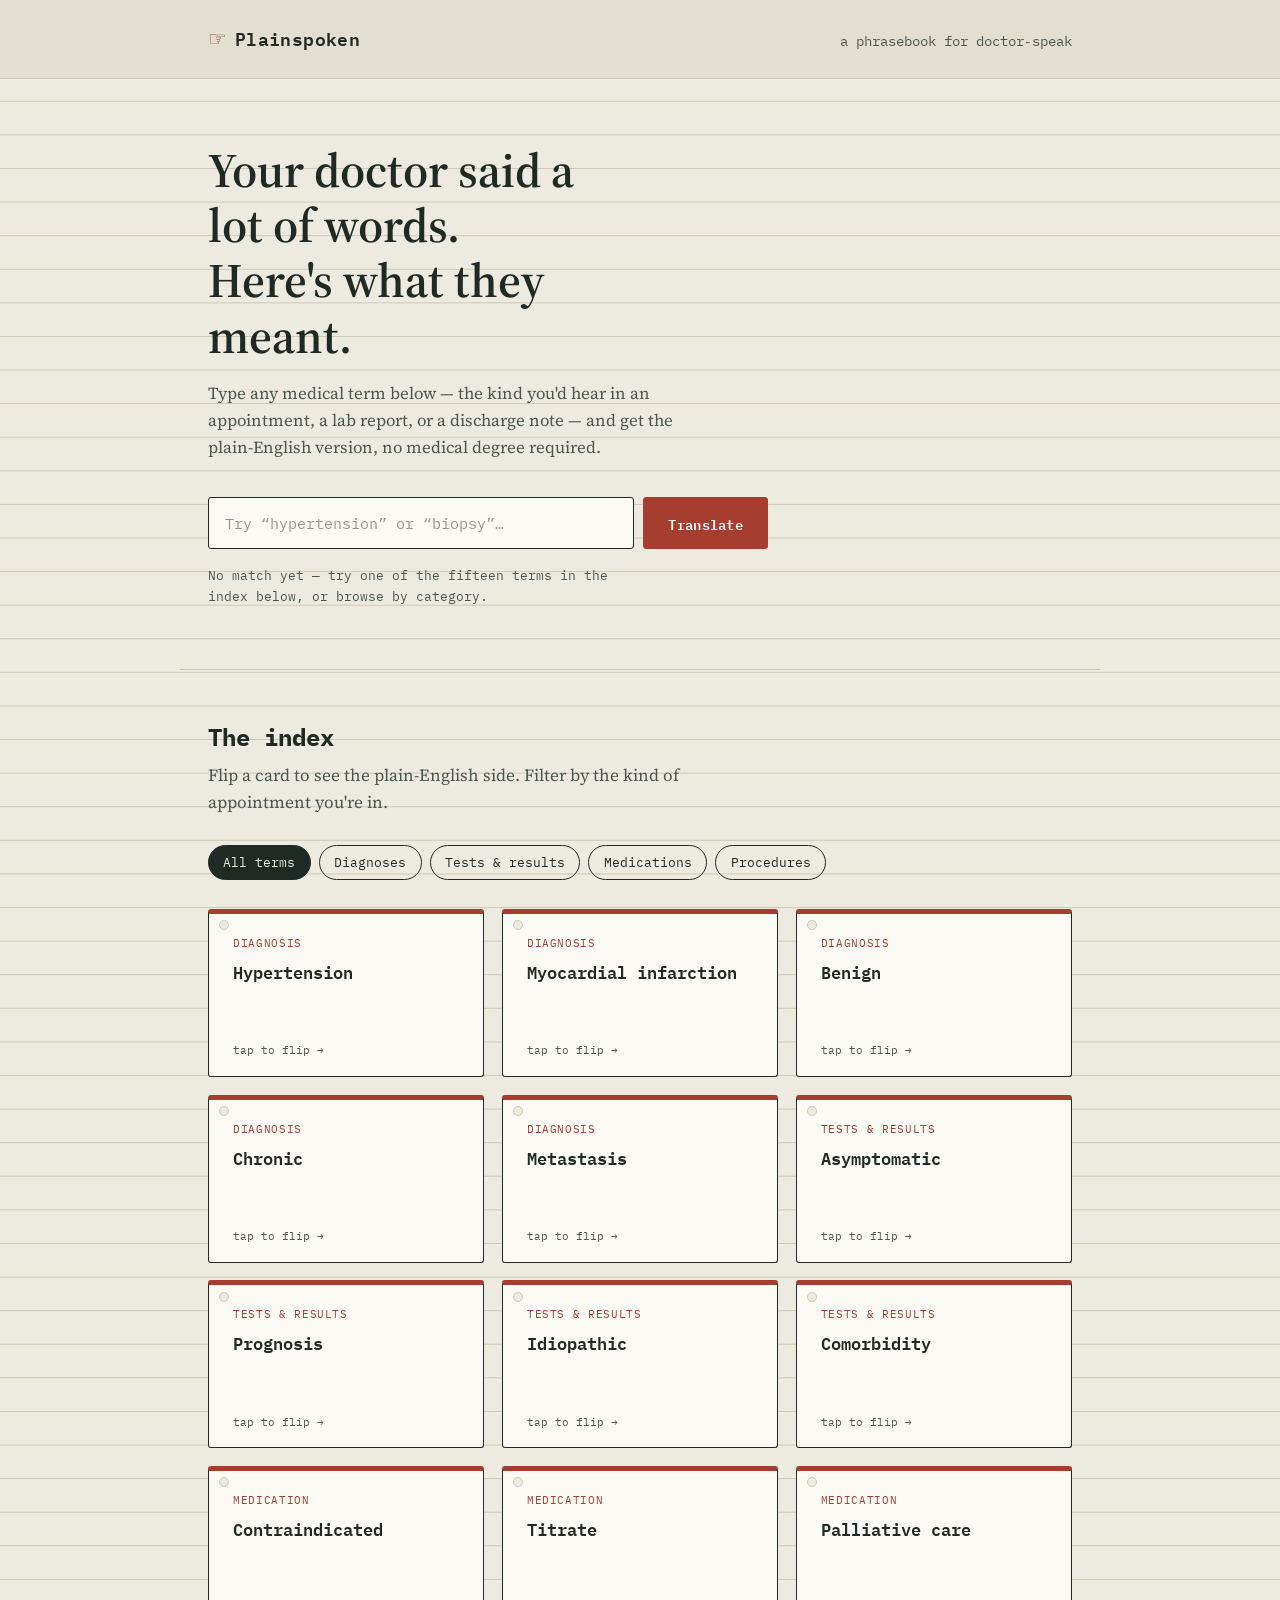
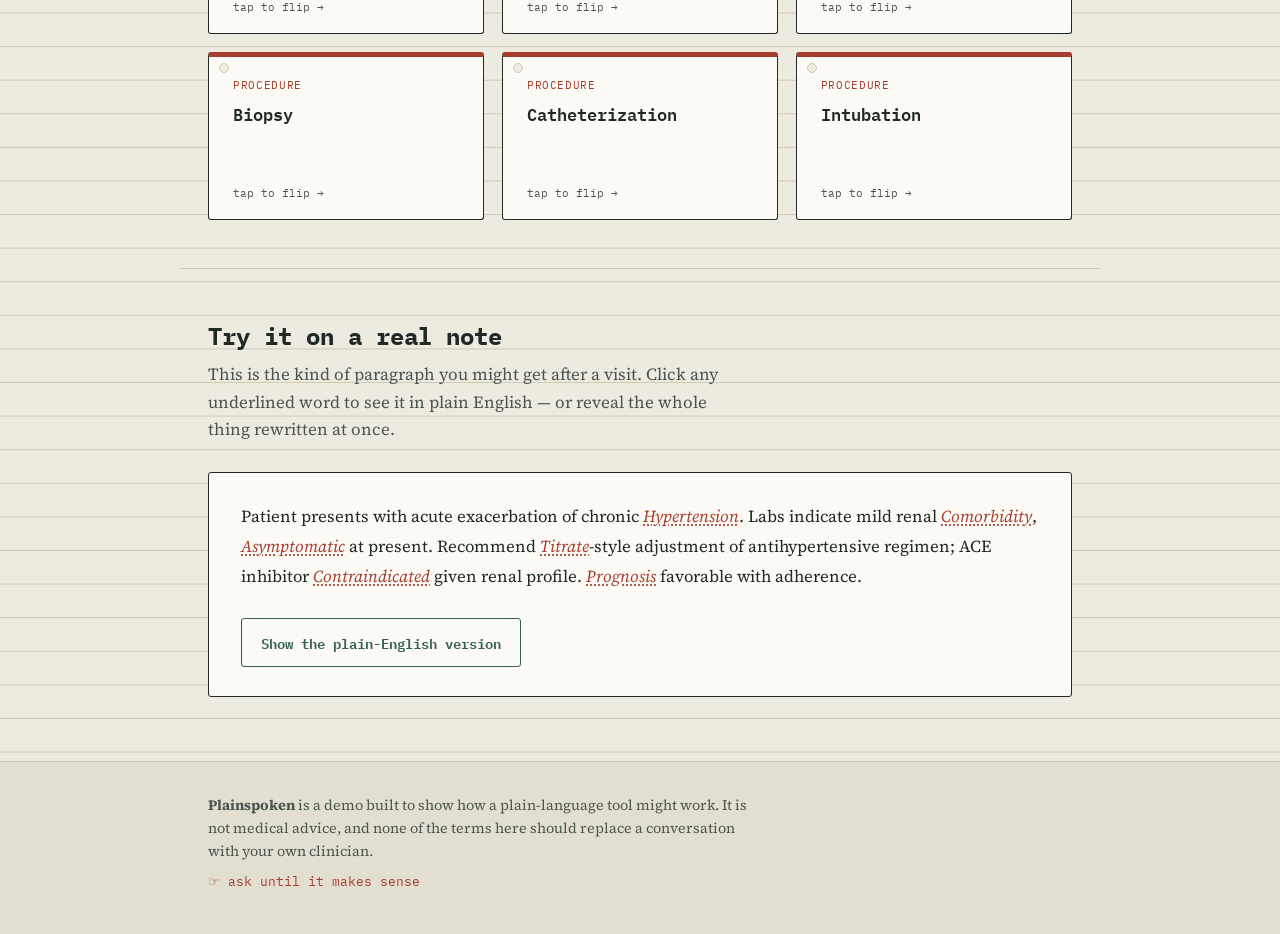
==== index.html @ 2b297ecd "Add files via upload" ====
<!DOCTYPE html>
<html lang="en">
<head>
<meta charset="UTF-8">
<meta name="viewport" content="width=device-width, initial-scale=1.0">
<title>Plainspoken — a phrasebook for doctor-speak</title>
<link rel="preconnect" href="https://fonts.googleapis.com">
<link href="https://fonts.googleapis.com/css2?family=IBM+Plex+Mono:ital,wght@0,400;0,500;0,600;1,400&family=Source+Serif+4:ital,wght@0,400;0,500;0,600;1,400&display=swap" rel="stylesheet">
<link rel="stylesheet" href="style.css">
</head>
<body>

<header class="site-header">
  <div class="wrap header-row">
    <div class="mark">
      <span class="mark-glyph">☞</span>
      <span class="mark-text">Plainspoken</span>
    </div>
    <p class="tagline">a phrasebook for doctor&#8209;speak</p>
  </div>
</header>

<main>

  <!-- HERO / LIVE TRANSLATOR -->
  <section class="hero wrap">
    <h1>Your doctor said a lot of words.<br>Here's what they meant.</h1>
    <p class="hero-sub">Type any medical term below — the kind you'd hear in an appointment, a lab report, or a discharge note — and get the plain-English version, no medical degree required.</p>

    <form class="translator" id="translator-form" autocomplete="off">
      <label for="term-input" class="visually-hidden">Look up a medical term</label>
      <input type="text" id="term-input" name="term" list="term-list" placeholder="Try “hypertension” or “biopsy”…">
      <datalist id="term-list"></datalist>
      <button type="submit">Translate</button>
    </form>

    <div class="translation-result" id="translation-result" hidden>
      <div class="result-card">
        <span class="result-tag" id="result-category">—</span>
        <h2 id="result-term">—</h2>
        <p class="result-plain" id="result-plain">—</p>
        <p class="result-sentence" id="result-sentence">—</p>
      </div>
    </div>

    <p class="hero-hint" id="hero-hint">No match yet — try one of the fifteen terms in the index below, or browse by category.</p>
  </section>

  <!-- INDEX CARD BROWSER -->
  <section class="browser wrap" id="browse">
    <div class="section-head">
      <h2>The index</h2>
      <p>Flip a card to see the plain-English side. Filter by the kind of appointment you're in.</p>
    </div>

    <div class="tabs" id="tabs" role="tablist" aria-label="Filter terms by category">
      <button class="tab active" data-cat="all" role="tab" aria-selected="true">All terms</button>
      <button class="tab" data-cat="Diagnosis" role="tab" aria-selected="false">Diagnoses</button>
      <button class="tab" data-cat="Tests &amp; Results" role="tab" aria-selected="false">Tests &amp; results</button>
      <button class="tab" data-cat="Medication" role="tab" aria-selected="false">Medications</button>
      <button class="tab" data-cat="Procedure" role="tab" aria-selected="false">Procedures</button>
    </div>

    <div class="card-grid" id="card-grid"></div>
  </section>

  <!-- REWRITE DEMO -->
  <section class="rewrite wrap" id="rewrite">
    <div class="section-head">
      <h2>Try it on a real note</h2>
      <p>This is the kind of paragraph you might get after a visit. Click any underlined word to see it in plain English — or reveal the whole thing rewritten at once.</p>
    </div>

    <div class="rewrite-panel">
      <div class="rewrite-original" id="rewrite-original"><!-- filled by JS --></div>

      <button class="reveal-btn" id="reveal-btn">Show the plain-English version</button>

      <div class="rewrite-plain" id="rewrite-plain" hidden>
        <p>You're having a sudden flare-up of your long-term high blood pressure. Your labs show your kidneys are mildly affected too, even though you're not feeling any symptoms from that yet. We're going to slowly increase your blood pressure medicine — one common type isn't safe for you given how your kidneys are doing right now. If you stick with the plan, we expect a good outcome.</p>
      </div>
    </div>
  </section>

</main>

<footer class="site-footer">
  <div class="wrap footer-row">
    <p><strong>Plainspoken</strong> is a demo built to show how a plain-language tool might work. It is not medical advice, and none of the terms here should replace a conversation with your own clinician.</p>
    <p class="footer-glyph">☞ ask until it makes sense</p>
  </div>
</footer>

<script>
/* ---------- data ---------- */
const TERMS = [
  { term: "Hypertension", category: "Diagnosis", plain: "Blood pressure that's higher than it should be, on an ongoing basis.", sentence: "“Your hypertension means your blood pressure runs high — we'll work on bringing it down.”" },
  { term: "Myocardial infarction", category: "Diagnosis", plain: "A heart attack — part of the heart muscle was cut off from blood flow.", sentence: "“What you had was a myocardial infarction — a heart attack.”" },
  { term: "Benign", category: "Diagnosis", plain: "Not cancerous, and not likely to cause serious harm.", sentence: "“The lump came back benign, so it's not cancer.”" },
  { term: "Chronic", category: "Diagnosis", plain: "Long-lasting or ongoing, rather than something that resolves quickly.", sentence: "“This is a chronic condition — something we'll manage over time, not cure overnight.”" },
  { term: "Metastasis", category: "Diagnosis", plain: "Cancer that has spread from where it started to another part of the body.", sentence: "“The scan shows metastasis, meaning the cancer has spread beyond the original site.”" },
  { term: "Asymptomatic", category: "Tests & Results", plain: "Not currently causing any symptoms you'd notice.", sentence: "“You're asymptomatic right now — you don't feel it, but the condition can still be there.”" },
  { term: "Prognosis", category: "Tests & Results", plain: "The expected course or outcome of a condition.", sentence: "“Your prognosis is good — we expect a positive outcome.”" },
  { term: "Idiopathic", category: "Tests & Results", plain: "A cause that isn't known yet, even after testing.", sentence: "“It's idiopathic — we don't yet know what's causing it.”" },
  { term: "Comorbidity", category: "Tests & Results", plain: "A second condition you have alongside the main one being treated.", sentence: "“Your diabetes is a comorbidity here — another condition alongside the main diagnosis.”" },
  { term: "Contraindicated", category: "Medication", plain: "Not safe to use, usually because of another condition or medicine.", sentence: "“This medication is contraindicated with what you're already taking — they can't mix safely.”" },
  { term: "Titrate", category: "Medication", plain: "To slowly raise or lower a dose until it's right for you.", sentence: "“We'll titrate your dose, adjusting it gradually until we find the right amount.”" },
  { term: "Palliative care", category: "Medication", plain: "Care focused on comfort and quality of life, rather than curing the illness.", sentence: "“We're moving to palliative care, which focuses on keeping you comfortable.”" },
  { term: "Biopsy", category: "Procedure", plain: "Removing a small tissue sample so it can be tested.", sentence: "“We'll do a biopsy — take a small sample and check it under a microscope.”" },
  { term: "Catheterization", category: "Procedure", plain: "Threading a thin, flexible tube through a vessel to check or treat the heart.", sentence: "“You'll need a catheterization to get a closer look at your heart's blood vessels.”" },
  { term: "Intubation", category: "Procedure", plain: "Placing a tube in the airway to help someone breathe.", sentence: "“Intubation just means placing a breathing tube for the procedure.”" }
];

const byTerm = Object.fromEntries(TERMS.map(t => [t.term.toLowerCase(), t]));

/* ---------- datalist ---------- */
const datalist = document.getElementById("term-list");
TERMS.forEach(t => {
  const opt = document.createElement("option");
  opt.value = t.term;
  datalist.appendChild(opt);
});

/* ---------- translator ---------- */
const form = document.getElementById("translator-form");
const input = document.getElementById("term-input");
const resultBox = document.getElementById("translation-result");
const hint = document.getElementById("hero-hint");

form.addEventListener("submit", e => {
  e.preventDefault();
  const key = input.value.trim().toLowerCase();
  const match = byTerm[key] || TERMS.find(t => t.term.toLowerCase().includes(key) && key.length > 2);

  if (match) {
    document.getElementById("result-category").textContent = match.category;
    document.getElementById("result-term").textContent = match.term;
    document.getElementById("result-plain").textContent = match.plain;
    document.getElementById("result-sentence").textContent = match.sentence;
    resultBox.hidden = false;
    hint.hidden = true;
  } else {
    resultBox.hidden = true;
    hint.hidden = false;
    hint.textContent = key
      ? `No exact match for “${input.value.trim()}” — try one of the fifteen terms in the index below.`
      : "Type a term above, then press Translate.";
  }
});

/* ---------- card grid ---------- */
const grid = document.getElementById("card-grid");

function renderCards(filter) {
  grid.innerHTML = "";
  const list = filter === "all" ? TERMS : TERMS.filter(t => t.category === filter);
  list.forEach(t => {
    const card = document.createElement("button");
    card.className = "index-card";
    card.type = "button";
    card.setAttribute("aria-pressed", "false");
    card.innerHTML = `
      <span class="punch" aria-hidden="true"></span>
      <span class="card-inner">
        <span class="card-face card-front">
          <span class="card-cat">${t.category}</span>
          <span class="card-term">${t.term}</span>
          <span class="card-flip-hint">tap to flip →</span>
        </span>
        <span class="card-face card-back">
          <span class="card-plain">${t.plain}</span>
        </span>
      </span>
    `;
    card.addEventListener("click", () => {
      const flipped = card.classList.toggle("flipped");
      card.setAttribute("aria-pressed", String(flipped));
    });
    grid.appendChild(card);
  });
}
renderCards("all");

/* ---------- tabs ---------- */
document.querySelectorAll(".tab").forEach(btn => {
  btn.addEventListener("click", () => {
    document.querySelectorAll(".tab").forEach(b => {
      b.classList.remove("active");
      b.setAttribute("aria-selected", "false");
    });
    btn.classList.add("active");
    btn.setAttribute("aria-selected", "true");
    renderCards(btn.dataset.cat);
  });
});

/* ---------- rewrite demo: jargon note ---------- */
const original = document.getElementById("rewrite-original");
const noteParts = [
  "Patient presents with acute exacerbation of chronic ",
  { term: "Hypertension" },
  ". Labs indicate mild renal ",
  { term: "Comorbidity" },
  ", ",
  { term: "Asymptomatic" },
  " at present. Recommend ",
  { term: "Titrate" },
  "-style adjustment of antihypertensive regimen; ACE inhibitor ",
  { term: "Contraindicated" },
  " given renal profile. ",
  { term: "Prognosis" },
  " favorable with adherence."
];

const p = document.createElement("p");
noteParts.forEach(part => {
  if (typeof part === "string") {
    p.appendChild(document.createTextNode(part));
  } else {
    const data = byTerm[part.term.toLowerCase()];
    const span = document.createElement("span");
    span.className = "jargon";
    span.textContent = data.term;
    span.tabIndex = 0;
    span.setAttribute("role", "button");
    span.setAttribute("aria-expanded", "false");
    const tip = document.createElement("span");
    tip.className = "jargon-tip";
    tip.textContent = data.plain;
    span.appendChild(tip);
    const toggle = () => {
      const open = span.classList.toggle("open");
      span.setAttribute("aria-expanded", String(open));
    };
    span.addEventListener("click", toggle);
    span.addEventListener("keydown", e => {
      if (e.key === "Enter" || e.key === " ") { e.preventDefault(); toggle(); }
    });
    p.appendChild(span);
  }
});
original.appendChild(p);

/* ---------- reveal full rewrite ---------- */
const revealBtn = document.getElementById("reveal-btn");
const plainBlock = document.getElementById("rewrite-plain");
revealBtn.addEventListener("click", () => {
  const showing = !plainBlock.hidden;
  plainBlock.hidden = showing;
  revealBtn.textContent = showing ? "Show the plain-English version" : "Hide the plain-English version";
  revealBtn.classList.toggle("is-open", !showing);
});
</script>

</body>
</html>
---- style.css ----
/* ---------- tokens ---------- */
:root {
  --paper: #EDEAE0;
  --paper-deep: #E3DFD0;
  --card: #FBFAF5;
  --ink: #202A25;
  --ink-soft: #4B564F;
  --red: #A63D2F;
  --gold: #B5842A;
  --teal: #33604F;
  --line: #CFC9B4;
  --mono: "IBM Plex Mono", ui-monospace, "SFMono-Regular", monospace;
  --serif: "Source Serif 4", Georgia, serif;
  --radius: 3px;
}

* { box-sizing: border-box; }

html { scroll-behavior: smooth; }

body {
  margin: 0;
  background: var(--paper);
  background-image:
    linear-gradient(var(--line) 1px, transparent 1px);
  background-size: 100% 2.1rem;
  color: var(--ink);
  font-family: var(--serif);
  font-size: 17px;
  line-height: 1.6;
  -webkit-font-smoothing: antialiased;
}

.wrap {
  max-width: 920px;
  margin: 0 auto;
  padding: 0 1.75rem;
}

.visually-hidden {
  position: absolute;
  width: 1px; height: 1px;
  overflow: hidden;
  clip: rect(0 0 0 0);
  white-space: nowrap;
}

a { color: inherit; }

:focus-visible {
  outline: 2px solid var(--red);
  outline-offset: 3px;
}

/* ---------- header ---------- */
.site-header {
  border-bottom: 1px solid var(--line);
  background: var(--paper-deep);
  padding: 1.4rem 0;
}

.header-row {
  display: flex;
  align-items: baseline;
  justify-content: space-between;
  flex-wrap: wrap;
  gap: 0.3rem 1rem;
}

.mark {
  display: flex;
  align-items: baseline;
  gap: 0.5rem;
  font-family: var(--mono);
}

.mark-glyph {
  color: var(--red);
  font-size: 1.3rem;
}

.mark-text {
  font-weight: 600;
  letter-spacing: 0.02em;
  font-size: 1.15rem;
}

.tagline {
  margin: 0;
  font-family: var(--mono);
  font-size: 0.85rem;
  color: var(--ink-soft);
}

/* ---------- hero ---------- */
.hero {
  padding: 4rem 1.75rem 3rem;
}

.hero h1 {
  font-family: var(--serif);
  font-weight: 600;
  font-size: clamp(2rem, 4.5vw, 3rem);
  line-height: 1.15;
  margin: 0 0 1.1rem;
  max-width: 16ch;
}

.hero-sub {
  max-width: 56ch;
  color: var(--ink-soft);
  font-size: 1.05rem;
  margin: 0 0 2.2rem;
}

.translator {
  display: flex;
  gap: 0.6rem;
  max-width: 560px;
  flex-wrap: wrap;
}

.translator input {
  flex: 1 1 300px;
  padding: 0.85rem 1rem;
  font-family: var(--mono);
  font-size: 0.95rem;
  border: 1px solid var(--ink);
  background: var(--card);
  color: var(--ink);
  border-radius: var(--radius);
}

.translator input::placeholder { color: #9A9484; }

.translator button {
  padding: 0.85rem 1.5rem;
  font-family: var(--mono);
  font-weight: 600;
  font-size: 0.9rem;
  letter-spacing: 0.02em;
  background: var(--red);
  color: var(--card);
  border: 1px solid var(--red);
  border-radius: var(--radius);
  cursor: pointer;
  transition: background 0.15s ease;
}

.translator button:hover { background: #8B2F23; }

.hero-hint {
  margin-top: 1rem;
  font-family: var(--mono);
  font-size: 0.82rem;
  color: var(--ink-soft);
  max-width: 50ch;
}

.translation-result { margin-top: 1.6rem; }

.result-card {
  background: var(--card);
  border: 1px solid var(--ink);
  border-left: 6px solid var(--teal);
  border-radius: var(--radius);
  padding: 1.4rem 1.6rem;
  max-width: 560px;
  position: relative;
}

.result-tag {
  display: inline-block;
  font-family: var(--mono);
  font-size: 0.72rem;
  letter-spacing: 0.06em;
  text-transform: uppercase;
  color: var(--teal);
  border: 1px solid var(--teal);
  border-radius: 999px;
  padding: 0.15rem 0.6rem;
  margin-bottom: 0.7rem;
}

.result-card h2 {
  font-family: var(--mono);
  font-size: 1.3rem;
  margin: 0 0 0.6rem;
}

.result-plain {
  font-size: 1.05rem;
  margin: 0 0 0.8rem;
}

.result-sentence {
  font-style: italic;
  color: var(--ink-soft);
  margin: 0;
  font-size: 0.95rem;
}

/* ---------- section shared ---------- */
.section-head h2 {
  font-family: var(--mono);
  font-size: 1.5rem;
  margin: 0 0 0.4rem;
}

.section-head p {
  color: var(--ink-soft);
  max-width: 60ch;
  margin: 0 0 1.8rem;
}

.browser, .rewrite {
  padding: 3rem 1.75rem;
  border-top: 1px solid var(--line);
}

/* ---------- tabs ---------- */
.tabs {
  display: flex;
  flex-wrap: wrap;
  gap: 0.5rem;
  margin-bottom: 1.8rem;
}

.tab {
  font-family: var(--mono);
  font-size: 0.82rem;
  padding: 0.5rem 0.9rem;
  border: 1px solid var(--ink);
  background: transparent;
  color: var(--ink);
  border-radius: 999px;
  cursor: pointer;
}

.tab.active {
  background: var(--ink);
  color: var(--paper);
}

/* ---------- index cards ---------- */
.card-grid {
  display: grid;
  grid-template-columns: repeat(auto-fill, minmax(230px, 1fr));
  gap: 1.1rem;
}

.index-card {
  all: unset;
  cursor: pointer;
  perspective: 1000px;
  height: 168px;
  border-radius: var(--radius);
}

.punch {
  position: absolute;
  top: 0.7rem;
  left: 0.7rem;
  width: 10px;
  height: 10px;
  border-radius: 50%;
  background: var(--paper);
  border: 1px solid var(--line);
  z-index: 2;
}

.card-inner {
  position: relative;
  width: 100%;
  height: 100%;
  display: block;
  transform-style: preserve-3d;
  transition: transform 0.5s cubic-bezier(0.4, 0.15, 0.2, 1);
}

.index-card.flipped .card-inner {
  transform: rotateY(180deg);
}

.card-face {
  position: absolute;
  inset: 0;
  backface-visibility: hidden;
  border: 1px solid var(--ink);
  border-radius: var(--radius);
  background: var(--card);
  padding: 1.3rem 1.1rem 1rem 1.5rem;
  display: flex;
  flex-direction: column;
  text-align: left;
}

.card-front {
  border-top: 5px solid var(--red);
}

.card-cat {
  font-family: var(--mono);
  font-size: 0.68rem;
  letter-spacing: 0.06em;
  text-transform: uppercase;
  color: var(--red);
  margin-bottom: 0.6rem;
}

.card-term {
  font-family: var(--mono);
  font-weight: 600;
  font-size: 1.05rem;
  line-height: 1.3;
  flex: 1;
}

.card-flip-hint {
  font-family: var(--mono);
  font-size: 0.7rem;
  color: var(--ink-soft);
}

.card-back {
  transform: rotateY(180deg);
  border-top: 5px solid var(--teal);
  justify-content: center;
}

.card-plain {
  font-family: var(--serif);
  font-size: 1rem;
  color: var(--ink);
}

/* ---------- rewrite ---------- */
.rewrite-panel {
  background: var(--card);
  border: 1px solid var(--ink);
  border-radius: var(--radius);
  padding: 1.8rem 2rem;
}

.rewrite-original p {
  margin: 0;
  font-family: var(--serif);
  font-size: 1.05rem;
  line-height: 1.8;
}

.jargon {
  position: relative;
  color: var(--red);
  text-decoration: underline;
  text-decoration-style: dotted;
  text-underline-offset: 3px;
  cursor: pointer;
  font-style: italic;
}

.jargon-tip {
  position: absolute;
  left: 0;
  bottom: calc(100% + 8px);
  min-width: 220px;
  max-width: 280px;
  background: var(--ink);
  color: var(--paper);
  font-family: var(--mono);
  font-style: normal;
  font-size: 0.78rem;
  line-height: 1.5;
  padding: 0.6rem 0.75rem;
  border-radius: var(--radius);
  opacity: 0;
  transform: translateY(4px);
  pointer-events: none;
  transition: opacity 0.15s ease, transform 0.15s ease;
  z-index: 3;
}

.jargon.open .jargon-tip,
.jargon:hover .jargon-tip,
.jargon:focus-visible .jargon-tip {
  opacity: 1;
  transform: translateY(0);
}

.reveal-btn {
  margin-top: 1.6rem;
  font-family: var(--mono);
  font-size: 0.85rem;
  font-weight: 600;
  padding: 0.75rem 1.2rem;
  background: transparent;
  border: 1px solid var(--teal);
  color: var(--teal);
  border-radius: var(--radius);
  cursor: pointer;
}

.reveal-btn:hover { background: var(--teal); color: var(--card); }

.reveal-btn.is-open {
  background: var(--teal);
  color: var(--card);
}

.rewrite-plain {
  margin-top: 1.4rem;
  padding-top: 1.4rem;
  border-top: 1px dashed var(--line);
}

.rewrite-plain p {
  margin: 0;
  font-size: 1.05rem;
  color: var(--ink);
}

/* ---------- footer ---------- */
.site-footer {
  border-top: 1px solid var(--line);
  background: var(--paper-deep);
  padding: 2rem 0;
  margin-top: 1rem;
}

.footer-row p {
  margin: 0 0 0.6rem;
  color: var(--ink-soft);
  font-size: 0.9rem;
  max-width: 68ch;
}

.footer-glyph {
  font-family: var(--mono);
  color: var(--red) !important;
  font-size: 0.8rem !important;
}

/* ---------- responsive ---------- */
@media (max-width: 560px) {
  .hero { padding: 3rem 1.25rem 2.5rem; }
  .browser, .rewrite { padding: 2.5rem 1.25rem; }
  .translator { flex-direction: column; }
  .translator button { width: 100%; }
  .jargon-tip { left: -20px; min-width: 200px; }
}

/* ---------- reduced motion ---------- */
@media (prefers-reduced-motion: reduce) {
  html { scroll-behavior: auto; }
  .card-inner { transition: none; }
  .jargon-tip { transition: none; }
}
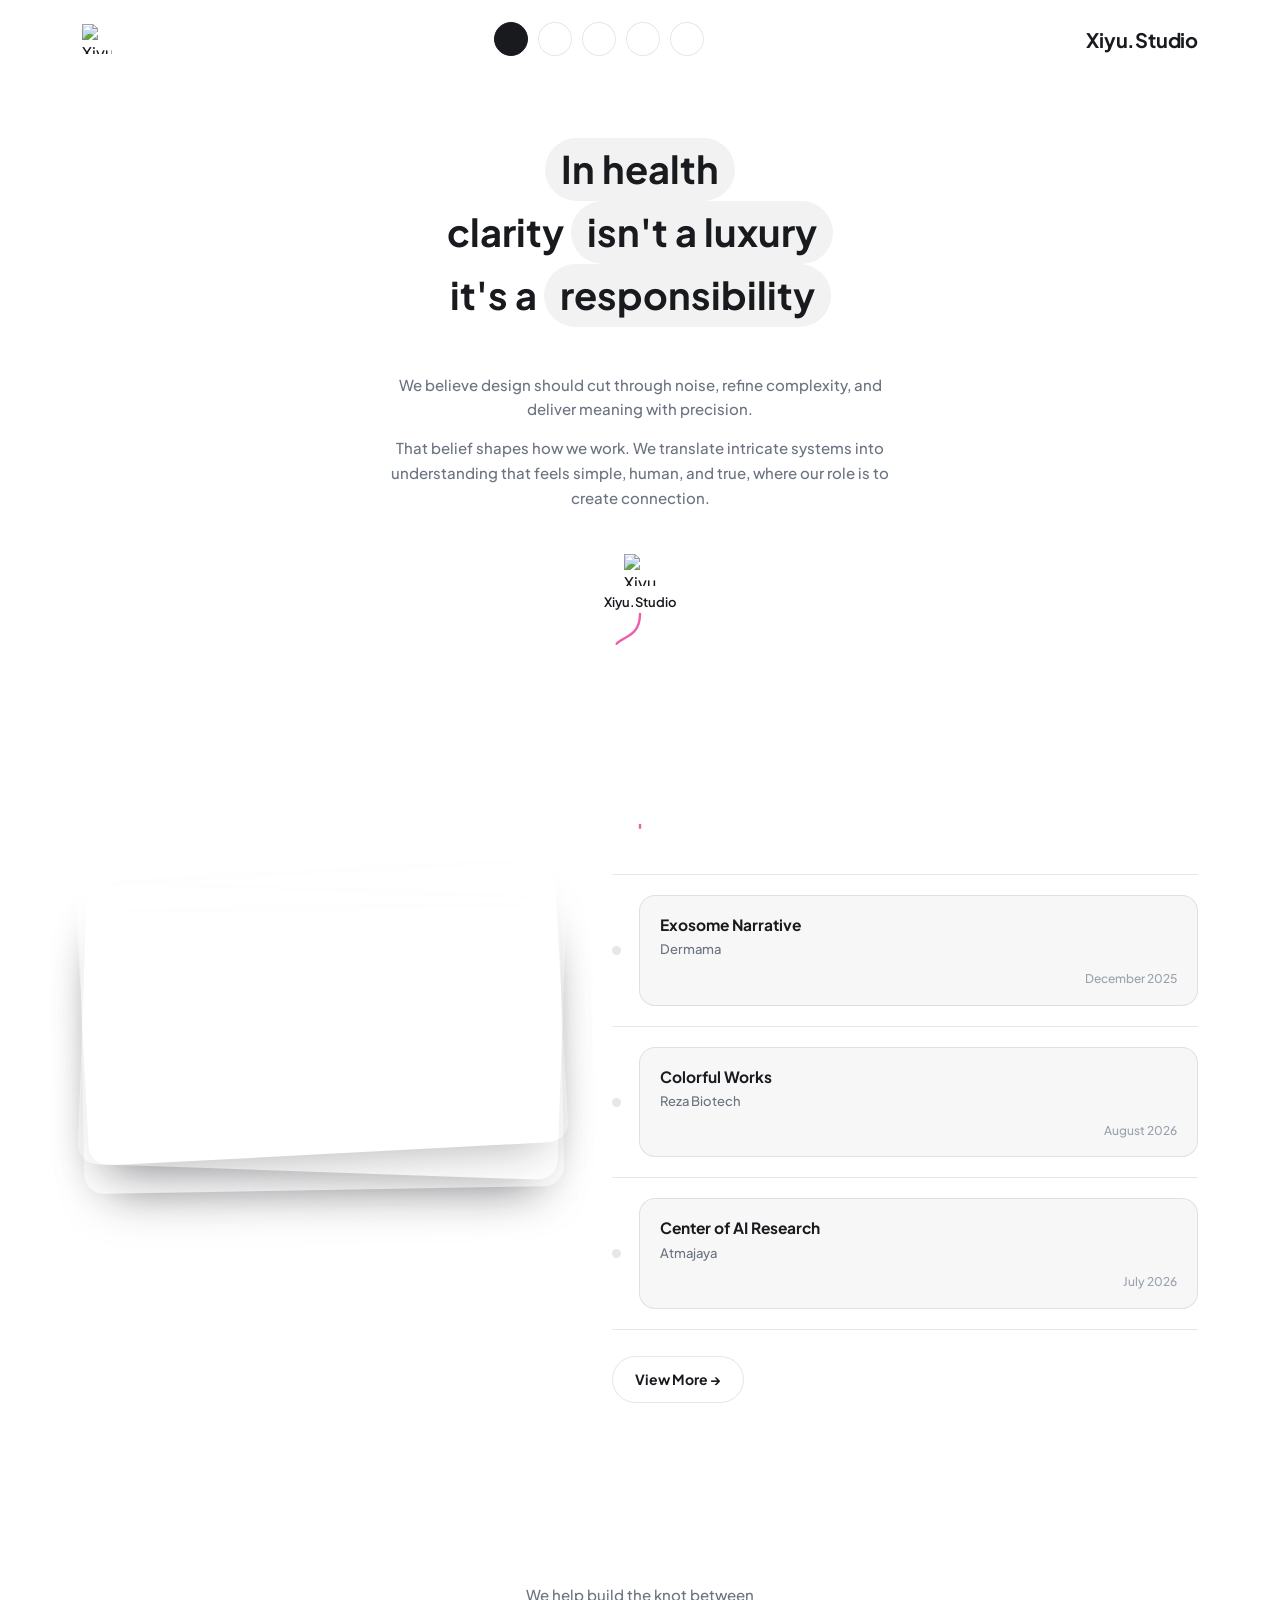
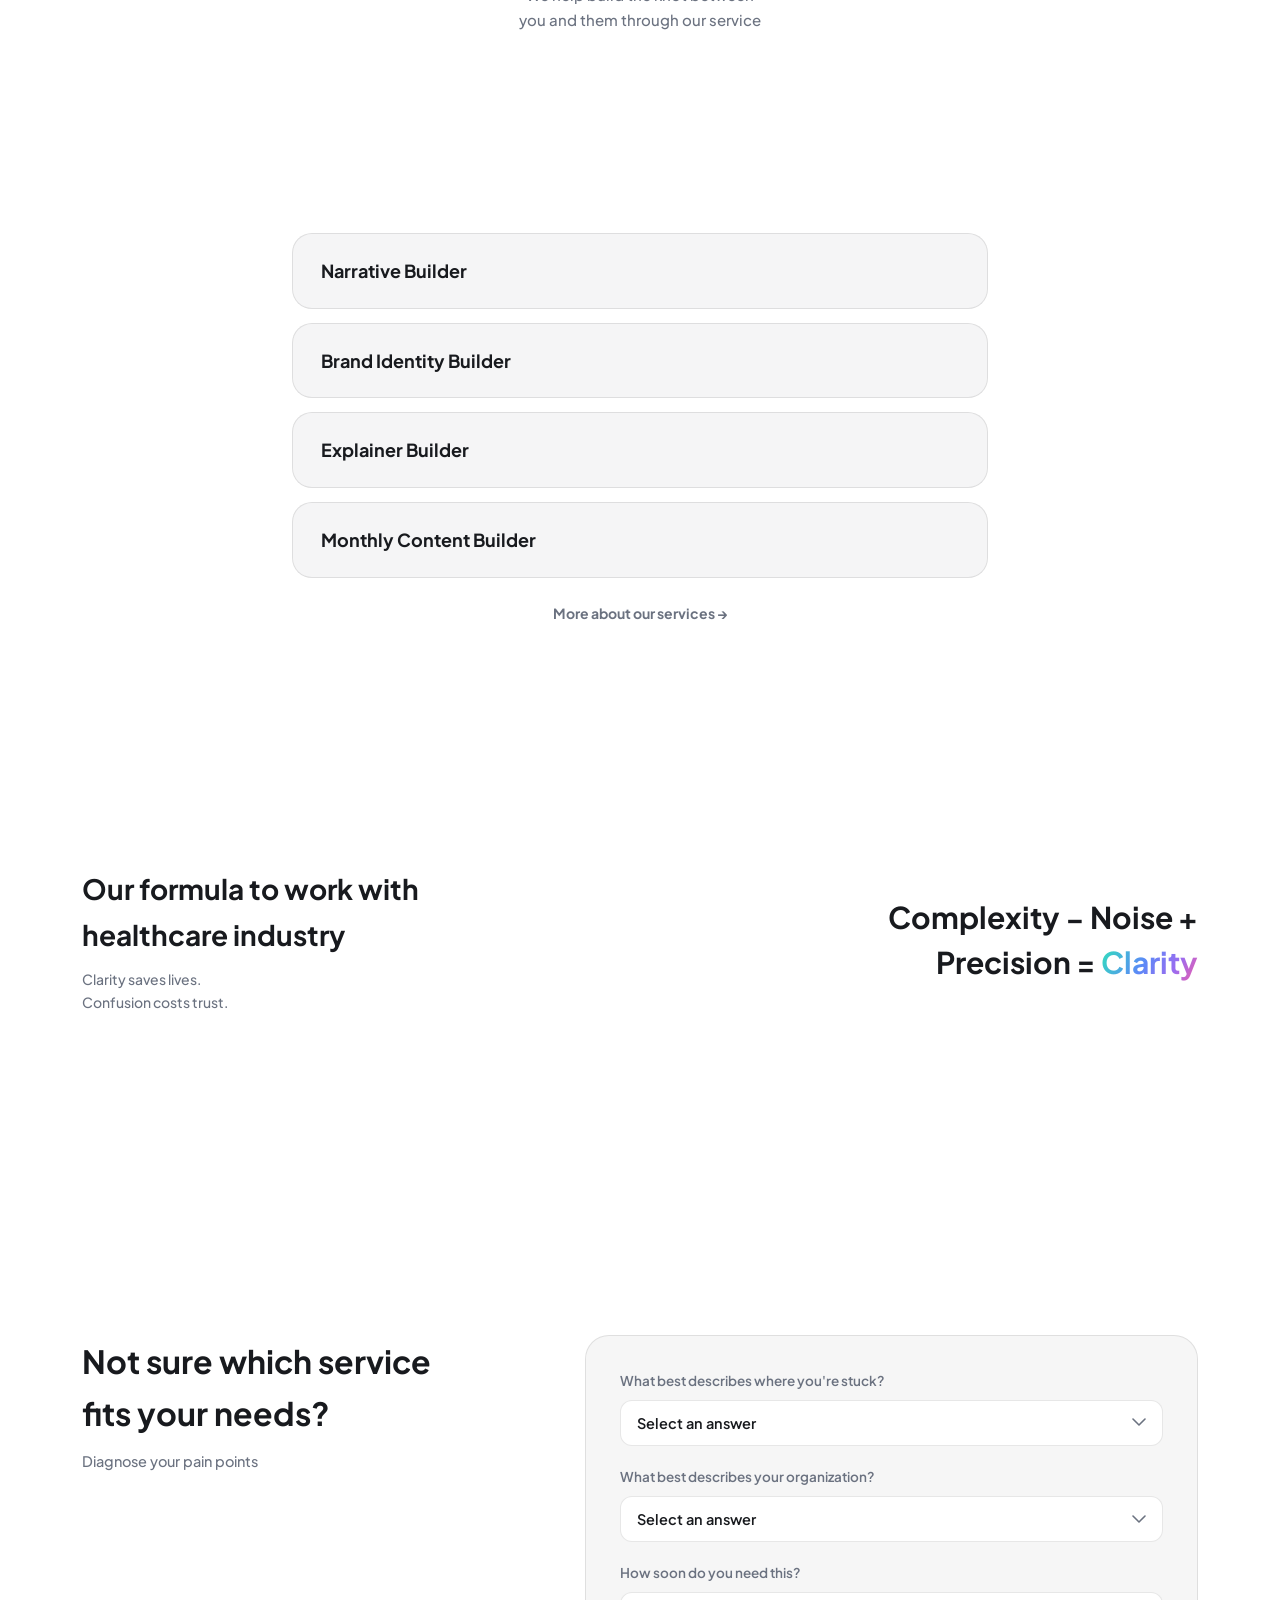
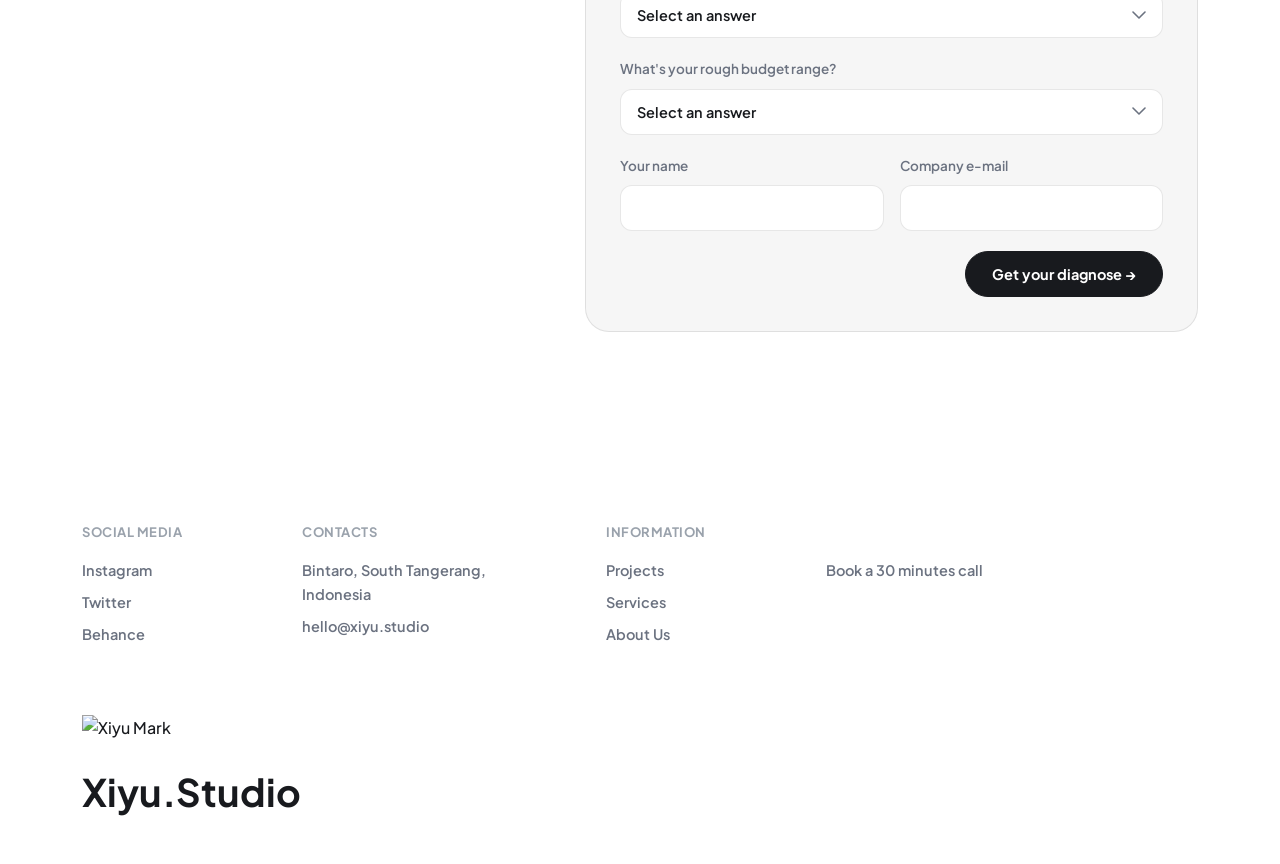
==== commit 13dc9912: "Add files via upload" ====
--- a/index.html
+++ b/index.html
@@ -3,254 +3,333 @@
 <head>
 <meta charset="UTF-8">
 <meta name="viewport" content="width=device-width, initial-scale=1.0">
-<title>Plainspoken — a phrasebook for doctor-speak</title>
+<title>Xiyu Studio — Clarity for Health</title>
 <link rel="preconnect" href="https://fonts.googleapis.com">
-<link href="https://fonts.googleapis.com/css2?family=IBM+Plex+Mono:ital,wght@0,400;0,500;0,600;1,400&family=Source+Serif+4:ital,wght@0,400;0,500;0,600;1,400&display=swap" rel="stylesheet">
+<link rel="preconnect" href="https://fonts.gstatic.com" crossorigin>
+<link href="https://fonts.googleapis.com/css2?family=Plus+Jakarta+Sans:wght@400;500;600;700&display=swap" rel="stylesheet">
 <link rel="stylesheet" href="style.css">
 </head>
 <body>
 
-<header class="site-header">
-  <div class="wrap header-row">
-    <div class="mark">
-      <span class="mark-glyph">☞</span>
-      <span class="mark-text">Plainspoken</span>
-    </div>
-    <p class="tagline">a phrasebook for doctor&#8209;speak</p>
+<!-- background gradient SVG -->
+<div style="position: absolute; top: 0; left: 0; width: 100%; height: 120vh; z-index: -1; opacity: 0.4; pointer-events: none;">
+  <svg width="100%" height="100%" viewBox="0 0 1080 1080" preserveAspectRatio="xMidYMid slice" xmlns="http://www.w3.org/2000/svg" xmlns:xlink="http://www.w3.org/1999/xlink">
+    <image href="bg-gradient.svg" width="1080" height="1080" preserveAspectRatio="none"/>
+  </svg>
+</div>
+
+<header>
+  <div class="nav">
+    <img src="Frame_15_image0_695_36.png" alt="Xiyu" class="logo-mark">
+    <div class="navdots" id="navdots">
+      <div class="navdot" data-target="hero"></div>
+      <div class="navdot" data-target="work"></div>
+      <div class="navdot" data-target="services"></div>
+      <div class="navdot" data-target="formula"></div>
+      <div class="navdot" data-target="contact"></div>
+    </div>
+    <a href="#hero" class="logo-word">Xiyu.Studio</a>
   </div>
 </header>
 
 <main>
 
-  <!-- HERO / LIVE TRANSLATOR -->
-  <section class="hero wrap">
-    <h1>Your doctor said a lot of words.<br>Here's what they meant.</h1>
-    <p class="hero-sub">Type any medical term below — the kind you'd hear in an appointment, a lab report, or a discharge note — and get the plain-English version, no medical degree required.</p>
-
-    <form class="translator" id="translator-form" autocomplete="off">
-      <label for="term-input" class="visually-hidden">Look up a medical term</label>
-      <input type="text" id="term-input" name="term" list="term-list" placeholder="Try “hypertension” or “biopsy”…">
-      <datalist id="term-list"></datalist>
-      <button type="submit">Translate</button>
-    </form>
-
-    <div class="translation-result" id="translation-result" hidden>
-      <div class="result-card">
-        <span class="result-tag" id="result-category">—</span>
-        <h2 id="result-term">—</h2>
-        <p class="result-plain" id="result-plain">—</p>
-        <p class="result-sentence" id="result-sentence">—</p>
-      </div>
-    </div>
-
-    <p class="hero-hint" id="hero-hint">No match yet — try one of the fifteen terms in the index below, or browse by category.</p>
-  </section>
-
-  <!-- INDEX CARD BROWSER -->
-  <section class="browser wrap" id="browse">
-    <div class="section-head">
-      <h2>The index</h2>
-      <p>Flip a card to see the plain-English side. Filter by the kind of appointment you're in.</p>
-    </div>
-
-    <div class="tabs" id="tabs" role="tablist" aria-label="Filter terms by category">
-      <button class="tab active" data-cat="all" role="tab" aria-selected="true">All terms</button>
-      <button class="tab" data-cat="Diagnosis" role="tab" aria-selected="false">Diagnoses</button>
-      <button class="tab" data-cat="Tests &amp; Results" role="tab" aria-selected="false">Tests &amp; results</button>
-      <button class="tab" data-cat="Medication" role="tab" aria-selected="false">Medications</button>
-      <button class="tab" data-cat="Procedure" role="tab" aria-selected="false">Procedures</button>
-    </div>
-
-    <div class="card-grid" id="card-grid"></div>
-  </section>
-
-  <!-- REWRITE DEMO -->
-  <section class="rewrite wrap" id="rewrite">
-    <div class="section-head">
-      <h2>Try it on a real note</h2>
-      <p>This is the kind of paragraph you might get after a visit. Click any underlined word to see it in plain English — or reveal the whole thing rewritten at once.</p>
-    </div>
-
-    <div class="rewrite-panel">
-      <div class="rewrite-original" id="rewrite-original"><!-- filled by JS --></div>
-
-      <button class="reveal-btn" id="reveal-btn">Show the plain-English version</button>
-
-      <div class="rewrite-plain" id="rewrite-plain" hidden>
-        <p>You're having a sudden flare-up of your long-term high blood pressure. Your labs show your kidneys are mildly affected too, even though you're not feeling any symptoms from that yet. We're going to slowly increase your blood pressure medicine — one common type isn't safe for you given how your kidneys are doing right now. If you stick with the plan, we expect a good outcome.</p>
+  <!-- HERO -->
+  <section id="hero" class="hero">
+    <div class="wrap center">
+      <h1><span class="pill">In health</span><br>clarity <span class="pill">isn't a luxury</span><br>it's a <span class="pill">responsibility</span></h1>
+      <div class="hero-copy">
+        <p>We believe design should cut through noise, refine complexity, and deliver meaning with precision.</p>
+        <p>That belief shapes how we work. We translate intricate systems into understanding that feels simple, human, and true, where our role is to create connection.</p>
+      </div>
+      <div class="hero-brand">
+        <img src="Frame_15_image0_695_36.png" alt="Xiyu">
+        <span>Xiyu.Studio</span>
+      </div>
+    </div>
+    <div class="connector" style="height:120px;">
+      <svg viewBox="0 0 200 120" preserveAspectRatio="xMidYMin meet">
+        <path class="spine-path" d="M100,0 C100,30 70,20 75,40 C79,56 105,52 100,70 C97,82 100,95 100,120" stroke="#ef5da8" stroke-width="2.4" fill="none" stroke-linecap="round"/>
+      </svg>
+    </div>
+  </section>
+
+  <!-- WORK -->
+  <section id="work">
+    <div class="connector" style="height:60px; margin-bottom:-10px;">
+      <svg viewBox="0 0 200 60" preserveAspectRatio="xMidYMin meet"><path class="spine-path" d="M100,0 L100,60" stroke="#ef5da8" stroke-width="2.4" fill="none"/></svg>
+    </div>
+    <div class="wrap work-grid reveal">
+      <div class="stack" id="stackWrap">
+        <div class="stack-card" data-proj="exosome" style="background-image: url('Home_page_TEST_image2_157_371.jpeg'); transform:translateY(0) rotate(-3deg); z-index:1;"></div>
+        <div class="stack-card" data-proj="colorful" style="background-image: url('Home_page_TEST_Alpha_image1_157_178.png'); transform:translateY(18px) rotate(2deg); z-index:2;"></div>
+        <div class="stack-card" data-proj="cair" style="background-image: url('Home_page_TEST_image3_157_371.png'); transform:translateY(36px) rotate(-1deg); z-index:1;"></div>
+      </div>
+      <div>
+        <div class="proj-list" id="projList">
+          <div class="proj-row" data-proj="exosome">
+            <span class="proj-dot"></span>
+            <div class="proj-card">
+              <div class="pname">Exosome Narrative</div>
+              <div class="pclient">Dermama</div>
+              <div class="pdate">December 2025</div>
+            </div>
+          </div>
+          <div class="proj-row" data-proj="colorful">
+            <span class="proj-dot"></span>
+            <div class="proj-card">
+              <div class="pname">Colorful Works</div>
+              <div class="pclient">Reza Biotech</div>
+              <div class="pdate">August 2026</div>
+            </div>
+          </div>
+          <div class="proj-row" data-proj="cair">
+            <span class="proj-dot"></span>
+            <div class="proj-card">
+              <div class="pname">Center of AI Research</div>
+              <div class="pclient">Atmajaya</div>
+              <div class="pdate">July 2026</div>
+            </div>
+          </div>
+        </div>
+        <div class="viewmore-row"><a href="#" class="btn-outline">View More →</a></div>
+      </div>
+    </div>
+  </section>
+
+  <!-- TRANSITION -->
+  <section style="padding:50px 0;">
+    <div class="connector" style="height:60px;">
+      <svg viewBox="0 0 200 60" preserveAspectRatio="xMidYMin meet"><path class="spine-path" d="M100,0 L100,60" stroke="#8f6fe0" stroke-width="2.4" fill="none"/></svg>
+    </div>
+    <p class="knot-line reveal">We help build the knot between<br>you and them through our service</p>
+  </section>
+
+  <!-- SERVICES -->
+  <section id="services">
+    <div class="connector" style="height:80px;">
+      <svg viewBox="0 0 200 80" preserveAspectRatio="xMidYMin meet"><path class="spine-path" d="M100,0 C100,25 130,20 125,45 C121,66 100,60 100,80" stroke="#8f6fe0" stroke-width="2.4" fill="none" stroke-linecap="round"/></svg>
+    </div>
+    <div class="wrap services-wrap reveal">
+
+      <div class="service-list" id="serviceList">
+        <div class="service-pill" data-service="narrative">Narrative Builder</div>
+        <div class="service-pill" data-service="brand">Brand Identity Builder</div>
+        <div class="service-pill" data-service="explainer">Explainer Builder</div>
+        <div class="service-pill" data-service="monthly">Monthly Content Builder</div>
+      </div>
+      <div class="services-more" id="servicesMore"><a href="#" id="moreServicesLink">More about our services →</a></div>
+
+      <!-- detail panels -->
+      <div class="service-detail" id="detail-narrative">
+        <div class="sd-quotes">
+          <p class="label">If you've ever said:</p>
+          <span class="sd-bubble">"People don't get what we do."</span>
+          <span class="sd-bubble">"Doctors understand it, but patients don't."</span>
+          <span class="sd-bubble">"Our USP statement isn't sharp enough."</span>
+          <p class="sd-blurb">We take the information you already have and turn it into communication people actually understand.</p>
+        </div>
+        <div class="sd-deliver">
+          <h3 class="sd-title">Narrative Builder</h3>
+          <p class="label">What you'll walk away with:</p>
+          <ul>
+            <li>A refined narrative text that tells your story clearly</li>
+            <li>A messaging guide your team can use consistently</li>
+            <li>A competitor differentiation summary that shows exactly where you stand</li>
+            <li>A visual system diagram that simplifies your process</li>
+            <li>A precise, memorable USP statement</li>
+          </ul>
+        </div>
+        <div class="sd-back">Click Anywhere to go back</div>
+      </div>
+
+      <div class="service-detail" id="detail-brand">
+        <div class="sd-quotes">
+          <p class="label">If you've ever said:</p>
+          <span class="sd-bubble">"We look generic, like every other clinic."</span>
+          <span class="sd-bubble">"People don't trust us yet."</span>
+          <span class="sd-bubble">"Our branding isn't consistent."</span>
+          <p class="sd-blurb">We take who you are and shape it into a brand identity that feels clear, credible, and consistent across every touchpoint.</p>
+        </div>
+        <div class="sd-deliver">
+          <h3 class="sd-title">Brand Identity Builder</h3>
+          <p class="label">What you'll walk away with:</p>
+          <ul>
+            <li>Complete brand guidelines for visual and verbal identity</li>
+            <li>Clinic brochures designed for clarity and trust</li>
+            <li>A messaging guide your entire team can follow</li>
+            <li>Social media templates ready for daily use</li>
+          </ul>
+        </div>
+        <div class="sd-back">Click Anywhere to go back</div>
+      </div>
+
+      <div class="service-detail" id="detail-explainer">
+        <div class="sd-quotes">
+          <p class="label">If you've ever said:</p>
+          <span class="sd-bubble">"It takes too long to get people to understand our product."</span>
+          <span class="sd-bubble">"We're preparing a launch campaign."</span>
+          <span class="sd-bubble">"We need strong educational content."</span>
+          <p class="sd-blurb">We take your technical knowledge and translate it into clear, visual stories that work across audiences — patients, doctors, partners, or investors.</p>
+        </div>
+        <div class="sd-deliver">
+          <h3 class="sd-title">Explainer Builder</h3>
+          <p class="label">What you'll walk away with:</p>
+          <ul>
+            <li>30–90 second explainer video(s)</li>
+            <li>Motion graphics &amp; 3D visual assets</li>
+            <li>A social media campaign pack for launch</li>
+            <li>A product launch deck that persuades and informs</li>
+          </ul>
+        </div>
+        <div class="sd-back">Click Anywhere to go back</div>
+      </div>
+
+      <div class="service-detail" id="detail-monthly">
+        <div class="sd-quotes">
+          <p class="label">If you've ever said:</p>
+          <span class="sd-bubble">"We need consistent output every month."</span>
+          <span class="sd-bubble">"We don't have an internal design team."</span>
+          <span class="sd-bubble">"We always need patient education visuals."</span>
+          <p class="sd-blurb">We take the information you already have and turn it into communication people actually understand.</p>
+        </div>
+        <div class="sd-deliver">
+          <h3 class="sd-title">Monthly Content Builder</h3>
+          <p class="label">What you'll walk away with:</p>
+          <ul>
+            <li>A fixed number of visuals and/or videos each month</li>
+            <li>A monthly strategy note to guide direction</li>
+            <li>Brand guideline enforcement across all assets</li>
+          </ul>
+          <p class="sd-note">Note: we don't work with KOLs or influencers, but we do accept video editing based on your supplied materials.</p>
+        </div>
+        <div class="sd-back">Click Anywhere to go back</div>
+      </div>
+
+    </div>
+  </section>
+
+  <!-- FORMULA -->
+  <section id="formula">
+    <div class="connector" style="height:100px;">
+      <svg viewBox="0 0 200 100" preserveAspectRatio="xMidYMin meet"><path class="spine-path" d="M100,0 C100,30 90,40 100,60 C108,76 96,86 100,100" stroke="#5b8af7" stroke-width="2.4" fill="none" stroke-linecap="round"/></svg>
+    </div>
+    <div class="wrap formula-grid reveal">
+      <div>
+        <h2>Our formula to work with<br>healthcare industry</h2>
+        <p class="sub">Clarity saves lives.<br>Confusion costs trust.</p>
+      </div>
+      <div class="equation">Complexity − Noise +<br>Precision = <span class="gtext">Clarity</span></div>
+    </div>
+    <div class="connector" style="height:180px;">
+      <svg viewBox="0 0 400 180" preserveAspectRatio="xMidYMin meet">
+        <path class="spine-path" d="M0,10 C60,120 160,150 220,80 C260,34 200,-4 165,34 C138,64 175,110 230,100 C300,86 340,120 400,150" stroke="#3fe0c5" stroke-width="3" fill="none" stroke-linecap="round"/>
+      </svg>
+    </div>
+  </section>
+
+  <!-- CONTACT / DIAGNOSE -->
+  <section id="contact">
+    <div class="wrap contact-grid reveal">
+      <div>
+        <h2>Not sure which service<br>fits your needs?</h2>
+        <p class="sub">Diagnose your pain points</p>
+      </div>
+      <div class="diagnose-card">
+        <form id="diagnoseForm">
+          <div class="q-row">
+            <label>What best describes where you're stuck?</label>
+            <select id="q1" required>
+              <option value="" disabled selected>Select an answer</option>
+              <option value="narrative">We can't explain what we do simply</option>
+              <option value="brand">Our brand doesn't feel credible yet</option>
+              <option value="explainer">We're launching something and need people to get it fast</option>
+              <option value="monthly">We need a steady stream of content</option>
+            </select>
+          </div>
+          <div class="q-row">
+            <label>What best describes your organization?</label>
+            <select required>
+              <option value="" disabled selected>Select an answer</option>
+              <option>Hospital or clinic</option>
+              <option>Health-tech company</option>
+              <option>Pharmaceutical or biotech</option>
+              <option>Research institution or lab</option>
+            </select>
+          </div>
+          <div class="q-row">
+            <label>How soon do you need this?</label>
+            <select required>
+              <option value="" disabled selected>Select an answer</option>
+              <option>Within a month</option>
+              <option>1–3 months</option>
+              <option>3–6 months</option>
+              <option>Just exploring</option>
+            </select>
+          </div>
+          <div class="q-row">
+            <label>What's your rough budget range?</label>
+            <select required>
+              <option value="" disabled selected>Select an answer</option>
+              <option>Under $2,000</option>
+              <option>$2,000 – $5,000</option>
+              <option>$5,000 – $15,000</option>
+              <option>Let's discuss</option>
+            </select>
+          </div>
+          <div class="q-row q-pair">
+            <div><label>Your name</label><input type="text" required></div>
+            <div><label>Company e-mail</label><input type="email" required></div>
+          </div>
+          <div class="diagnose-submit"><button type="submit">Get your diagnose →</button></div>
+        </form>
+        <div class="diagnose-result" id="diagnoseResult">
+          <p>Based on your answers, we'd recommend:</p>
+          <div class="rec" id="recName">—</div>
+          <a href="#services" class="btn-outline" id="recLink">See this service →</a>
+        </div>
       </div>
     </div>
   </section>
 
 </main>
 
-<footer class="site-footer">
-  <div class="wrap footer-row">
-    <p><strong>Plainspoken</strong> is a demo built to show how a plain-language tool might work. It is not medical advice, and none of the terms here should replace a conversation with your own clinician.</p>
-    <p class="footer-glyph">☞ ask until it makes sense</p>
+<footer>
+  <div class="connector" style="height:60px;">
+    <svg viewBox="0 0 200 60" preserveAspectRatio="xMidYMin meet"><path class="spine-path" d="M100,0 L100,60" stroke="#ef5da8" stroke-width="2.4" fill="none"/></svg>
+  </div>
+  <div class="wrap">
+    <div class="footer-cols">
+      <div class="footer-col">
+        <h4>Social Media</h4>
+        <a href="#">Instagram</a>
+        <a href="#">Twitter</a>
+        <a href="#">Behance</a>
+      </div>
+      <div class="footer-col">
+        <h4>Contacts</h4>
+        <p>Bintaro, South Tangerang,<br>Indonesia</p>
+        <a href="mailto:hello@xiyu.studio">hello@xiyu.studio</a>
+      </div>
+      <div class="footer-col">
+        <h4>Information</h4>
+        <a href="#work">Projects</a>
+        <a href="#services">Services</a>
+        <a href="#">About Us</a>
+      </div>
+      <div class="footer-col">
+        <h4>&nbsp;</h4>
+        <a href="mailto:hello@xiyu.studio?subject=30%20minute%20call">Book a 30 minutes call</a>
+      </div>
+    </div>
+    <div class="footer-mark">
+      <img src="Frame_15_image0_695_36.png" alt="Xiyu Mark" style="width:280px; height:auto;">
+    </div>
+    <div class="footer-word">Xiyu.Studio</div>
   </div>
 </footer>
 
-<script>
-/* ---------- data ---------- */
-const TERMS = [
-  { term: "Hypertension", category: "Diagnosis", plain: "Blood pressure that's higher than it should be, on an ongoing basis.", sentence: "“Your hypertension means your blood pressure runs high — we'll work on bringing it down.”" },
-  { term: "Myocardial infarction", category: "Diagnosis", plain: "A heart attack — part of the heart muscle was cut off from blood flow.", sentence: "“What you had was a myocardial infarction — a heart attack.”" },
-  { term: "Benign", category: "Diagnosis", plain: "Not cancerous, and not likely to cause serious harm.", sentence: "“The lump came back benign, so it's not cancer.”" },
-  { term: "Chronic", category: "Diagnosis", plain: "Long-lasting or ongoing, rather than something that resolves quickly.", sentence: "“This is a chronic condition — something we'll manage over time, not cure overnight.”" },
-  { term: "Metastasis", category: "Diagnosis", plain: "Cancer that has spread from where it started to another part of the body.", sentence: "“The scan shows metastasis, meaning the cancer has spread beyond the original site.”" },
-  { term: "Asymptomatic", category: "Tests & Results", plain: "Not currently causing any symptoms you'd notice.", sentence: "“You're asymptomatic right now — you don't feel it, but the condition can still be there.”" },
-  { term: "Prognosis", category: "Tests & Results", plain: "The expected course or outcome of a condition.", sentence: "“Your prognosis is good — we expect a positive outcome.”" },
-  { term: "Idiopathic", category: "Tests & Results", plain: "A cause that isn't known yet, even after testing.", sentence: "“It's idiopathic — we don't yet know what's causing it.”" },
-  { term: "Comorbidity", category: "Tests & Results", plain: "A second condition you have alongside the main one being treated.", sentence: "“Your diabetes is a comorbidity here — another condition alongside the main diagnosis.”" },
-  { term: "Contraindicated", category: "Medication", plain: "Not safe to use, usually because of another condition or medicine.", sentence: "“This medication is contraindicated with what you're already taking — they can't mix safely.”" },
-  { term: "Titrate", category: "Medication", plain: "To slowly raise or lower a dose until it's right for you.", sentence: "“We'll titrate your dose, adjusting it gradually until we find the right amount.”" },
-  { term: "Palliative care", category: "Medication", plain: "Care focused on comfort and quality of life, rather than curing the illness.", sentence: "“We're moving to palliative care, which focuses on keeping you comfortable.”" },
-  { term: "Biopsy", category: "Procedure", plain: "Removing a small tissue sample so it can be tested.", sentence: "“We'll do a biopsy — take a small sample and check it under a microscope.”" },
-  { term: "Catheterization", category: "Procedure", plain: "Threading a thin, flexible tube through a vessel to check or treat the heart.", sentence: "“You'll need a catheterization to get a closer look at your heart's blood vessels.”" },
-  { term: "Intubation", category: "Procedure", plain: "Placing a tube in the airway to help someone breathe.", sentence: "“Intubation just means placing a breathing tube for the procedure.”" }
-];
-
-const byTerm = Object.fromEntries(TERMS.map(t => [t.term.toLowerCase(), t]));
-
-/* ---------- datalist ---------- */
-const datalist = document.getElementById("term-list");
-TERMS.forEach(t => {
-  const opt = document.createElement("option");
-  opt.value = t.term;
-  datalist.appendChild(opt);
-});
-
-/* ---------- translator ---------- */
-const form = document.getElementById("translator-form");
-const input = document.getElementById("term-input");
-const resultBox = document.getElementById("translation-result");
-const hint = document.getElementById("hero-hint");
-
-form.addEventListener("submit", e => {
-  e.preventDefault();
-  const key = input.value.trim().toLowerCase();
-  const match = byTerm[key] || TERMS.find(t => t.term.toLowerCase().includes(key) && key.length > 2);
-
-  if (match) {
-    document.getElementById("result-category").textContent = match.category;
-    document.getElementById("result-term").textContent = match.term;
-    document.getElementById("result-plain").textContent = match.plain;
-    document.getElementById("result-sentence").textContent = match.sentence;
-    resultBox.hidden = false;
-    hint.hidden = true;
-  } else {
-    resultBox.hidden = true;
-    hint.hidden = false;
-    hint.textContent = key
-      ? `No exact match for “${input.value.trim()}” — try one of the fifteen terms in the index below.`
-      : "Type a term above, then press Translate.";
-  }
-});
-
-/* ---------- card grid ---------- */
-const grid = document.getElementById("card-grid");
-
-function renderCards(filter) {
-  grid.innerHTML = "";
-  const list = filter === "all" ? TERMS : TERMS.filter(t => t.category === filter);
-  list.forEach(t => {
-    const card = document.createElement("button");
-    card.className = "index-card";
-    card.type = "button";
-    card.setAttribute("aria-pressed", "false");
-    card.innerHTML = `
-      <span class="punch" aria-hidden="true"></span>
-      <span class="card-inner">
-        <span class="card-face card-front">
-          <span class="card-cat">${t.category}</span>
-          <span class="card-term">${t.term}</span>
-          <span class="card-flip-hint">tap to flip →</span>
-        </span>
-        <span class="card-face card-back">
-          <span class="card-plain">${t.plain}</span>
-        </span>
-      </span>
-    `;
-    card.addEventListener("click", () => {
-      const flipped = card.classList.toggle("flipped");
-      card.setAttribute("aria-pressed", String(flipped));
-    });
-    grid.appendChild(card);
-  });
-}
-renderCards("all");
-
-/* ---------- tabs ---------- */
-document.querySelectorAll(".tab").forEach(btn => {
-  btn.addEventListener("click", () => {
-    document.querySelectorAll(".tab").forEach(b => {
-      b.classList.remove("active");
-      b.setAttribute("aria-selected", "false");
-    });
-    btn.classList.add("active");
-    btn.setAttribute("aria-selected", "true");
-    renderCards(btn.dataset.cat);
-  });
-});
-
-/* ---------- rewrite demo: jargon note ---------- */
-const original = document.getElementById("rewrite-original");
-const noteParts = [
-  "Patient presents with acute exacerbation of chronic ",
-  { term: "Hypertension" },
-  ". Labs indicate mild renal ",
-  { term: "Comorbidity" },
-  ", ",
-  { term: "Asymptomatic" },
-  " at present. Recommend ",
-  { term: "Titrate" },
-  "-style adjustment of antihypertensive regimen; ACE inhibitor ",
-  { term: "Contraindicated" },
-  " given renal profile. ",
-  { term: "Prognosis" },
-  " favorable with adherence."
-];
-
-const p = document.createElement("p");
-noteParts.forEach(part => {
-  if (typeof part === "string") {
-    p.appendChild(document.createTextNode(part));
-  } else {
-    const data = byTerm[part.term.toLowerCase()];
-    const span = document.createElement("span");
-    span.className = "jargon";
-    span.textContent = data.term;
-    span.tabIndex = 0;
-    span.setAttribute("role", "button");
-    span.setAttribute("aria-expanded", "false");
-    const tip = document.createElement("span");
-    tip.className = "jargon-tip";
-    tip.textContent = data.plain;
-    span.appendChild(tip);
-    const toggle = () => {
-      const open = span.classList.toggle("open");
-      span.setAttribute("aria-expanded", String(open));
-    };
-    span.addEventListener("click", toggle);
-    span.addEventListener("keydown", e => {
-      if (e.key === "Enter" || e.key === " ") { e.preventDefault(); toggle(); }
-    });
-    p.appendChild(span);
-  }
-});
-original.appendChild(p);
-
-/* ---------- reveal full rewrite ---------- */
-const revealBtn = document.getElementById("reveal-btn");
-const plainBlock = document.getElementById("rewrite-plain");
-revealBtn.addEventListener("click", () => {
-  const showing = !plainBlock.hidden;
-  plainBlock.hidden = showing;
-  revealBtn.textContent = showing ? "Show the plain-English version" : "Hide the plain-English version";
-  revealBtn.classList.toggle("is-open", !showing);
-});
-</script>
+<script src="script.js"></script>
 
 </body>
 </html>
--- a/style.css
+++ b/style.css
@@ -1,457 +1,296 @@
-/* ---------- tokens ---------- */
-:root {
-  --paper: #EDEAE0;
-  --paper-deep: #E3DFD0;
-  --card: #FBFAF5;
-  --ink: #202A25;
-  --ink-soft: #4B564F;
-  --red: #A63D2F;
-  --gold: #B5842A;
-  --teal: #33604F;
-  --line: #CFC9B4;
-  --mono: "IBM Plex Mono", ui-monospace, "SFMono-Regular", monospace;
-  --serif: "Source Serif 4", Georgia, serif;
-  --radius: 3px;
-}
-
-* { box-sizing: border-box; }
-
-html { scroll-behavior: smooth; }
-
-body {
-  margin: 0;
-  background: var(--paper);
-  background-image:
-    linear-gradient(var(--line) 1px, transparent 1px);
-  background-size: 100% 2.1rem;
-  color: var(--ink);
-  font-family: var(--serif);
-  font-size: 17px;
-  line-height: 1.6;
-  -webkit-font-smoothing: antialiased;
-}
-
-.wrap {
-  max-width: 920px;
-  margin: 0 auto;
-  padding: 0 1.75rem;
-}
-
-.visually-hidden {
-  position: absolute;
-  width: 1px; height: 1px;
-  overflow: hidden;
-  clip: rect(0 0 0 0);
-  white-space: nowrap;
-}
-
-a { color: inherit; }
-
-:focus-visible {
-  outline: 2px solid var(--red);
-  outline-offset: 3px;
-}
-
-/* ---------- header ---------- */
-.site-header {
-  border-bottom: 1px solid var(--line);
-  background: var(--paper-deep);
-  padding: 1.4rem 0;
-}
-
-.header-row {
-  display: flex;
-  align-items: baseline;
-  justify-content: space-between;
-  flex-wrap: wrap;
-  gap: 0.3rem 1rem;
-}
-
-.mark {
-  display: flex;
-  align-items: baseline;
-  gap: 0.5rem;
-  font-family: var(--mono);
-}
-
-.mark-glyph {
-  color: var(--red);
-  font-size: 1.3rem;
-}
-
-.mark-text {
-  font-weight: 600;
-  letter-spacing: 0.02em;
-  font-size: 1.15rem;
-}
-
-.tagline {
-  margin: 0;
-  font-family: var(--mono);
-  font-size: 0.85rem;
-  color: var(--ink-soft);
-}
+:root{
+  --ink:#181a1e;
+  --muted:#6b7280;
+  --muted-2:#9aa2ac;
+  --line: rgba(20,20,25,0.10);
+  --pill-bg: rgba(20,20,25,0.055);
+  --mint:#2EE5B8;
+  --mint-pale:#d7f7ee;
+  --blue:#5B8AF7;
+  --violet:#9B6CF0;
+  --pink:#EF5DA8;
+  --coral:#FF6F5E;
+  --sans:'Plus Jakarta Sans', sans-serif;
+  --maxw:1180px;
+}
+
+*{box-sizing:border-box;}
+
+html{scroll-behavior:smooth;}
+
+@media (prefers-reduced-motion: reduce){
+  html{scroll-behavior:auto;}
+  *{animation-duration:0.01ms !important; animation-iteration-count:1 !important; transition-duration:0.01ms !important; scroll-behavior:auto !important;}
+}
+
+body{
+  margin:0; background:#fff; color:var(--ink);
+  font-family:var(--sans); font-weight:500; font-size:16px; line-height:1.65;
+  -webkit-font-smoothing:antialiased; overflow-x:hidden; position:relative;
+}
+
+a{ color:inherit; }
+
+::selection{ background:var(--mint-pale); color:var(--ink); }
+
+:focus-visible{ outline: 2px solid var(--blue); outline-offset:3px; }
+
+.wrap{ max-width:var(--maxw); margin:0 auto; padding:0 32px; position:relative; z-index:2; }
+
+.blob{ position:absolute; border-radius:50%; filter:blur(90px); pointer-events:none; z-index:0; }
+
+/* ---------- nav ---------- */
+header{ position:sticky; top:0; z-index:80; padding:22px 0; }
+
+.nav{ display:flex; align-items:center; justify-content:space-between; max-width:var(--maxw); margin:0 auto; padding:0 32px; }
+
+.logo-mark{ width:30px; height:30px; }
+
+.navdots{ display:flex; gap:10px; }
+
+.navdot{
+  width:34px; height:34px; border-radius:50%; border:1.5px solid var(--line);
+  background:rgba(255,255,255,0.6); backdrop-filter:blur(6px); cursor:pointer;
+  transition:border-color .25s ease, background .25s ease, transform .2s ease;
+}
+
+.navdot:hover{ transform:translateY(-1px); }
+
+.navdot.is-active{ background:var(--ink); border-color:var(--ink); }
+
+.logo-word{ font-weight:700; font-size:20px; letter-spacing:-0.01em; text-decoration:none; }
+
+/* ---------- pill highlight helper ---------- */
+.pill{ background:var(--pill-bg); border-radius:999px; padding:2px 16px; display:inline-block; }
+
+/* ---------- section shells ---------- */
+section{ position:relative; padding:70px 0; }
+
+.center{ text-align:center; }
 
 /* ---------- hero ---------- */
-.hero {
-  padding: 4rem 1.75rem 3rem;
-}
-
-.hero h1 {
-  font-family: var(--serif);
-  font-weight: 600;
-  font-size: clamp(2rem, 4.5vw, 3rem);
-  line-height: 1.15;
-  margin: 0 0 1.1rem;
-  max-width: 16ch;
-}
-
-.hero-sub {
-  max-width: 56ch;
-  color: var(--ink-soft);
-  font-size: 1.05rem;
-  margin: 0 0 2.2rem;
-}
-
-.translator {
-  display: flex;
-  gap: 0.6rem;
-  max-width: 560px;
-  flex-wrap: wrap;
-}
-
-.translator input {
-  flex: 1 1 300px;
-  padding: 0.85rem 1rem;
-  font-family: var(--mono);
-  font-size: 0.95rem;
-  border: 1px solid var(--ink);
-  background: var(--card);
-  color: var(--ink);
-  border-radius: var(--radius);
-}
-
-.translator input::placeholder { color: #9A9484; }
-
-.translator button {
-  padding: 0.85rem 1.5rem;
-  font-family: var(--mono);
-  font-weight: 600;
-  font-size: 0.9rem;
-  letter-spacing: 0.02em;
-  background: var(--red);
-  color: var(--card);
-  border: 1px solid var(--red);
-  border-radius: var(--radius);
-  cursor: pointer;
-  transition: background 0.15s ease;
-}
-
-.translator button:hover { background: #8B2F23; }
-
-.hero-hint {
-  margin-top: 1rem;
-  font-family: var(--mono);
-  font-size: 0.82rem;
-  color: var(--ink-soft);
-  max-width: 50ch;
-}
-
-.translation-result { margin-top: 1.6rem; }
-
-.result-card {
-  background: var(--card);
-  border: 1px solid var(--ink);
-  border-left: 6px solid var(--teal);
-  border-radius: var(--radius);
-  padding: 1.4rem 1.6rem;
-  max-width: 560px;
-  position: relative;
-}
-
-.result-tag {
-  display: inline-block;
-  font-family: var(--mono);
-  font-size: 0.72rem;
-  letter-spacing: 0.06em;
-  text-transform: uppercase;
-  color: var(--teal);
-  border: 1px solid var(--teal);
-  border-radius: 999px;
-  padding: 0.15rem 0.6rem;
-  margin-bottom: 0.7rem;
-}
-
-.result-card h2 {
-  font-family: var(--mono);
-  font-size: 1.3rem;
-  margin: 0 0 0.6rem;
-}
-
-.result-plain {
-  font-size: 1.05rem;
-  margin: 0 0 0.8rem;
-}
-
-.result-sentence {
-  font-style: italic;
-  color: var(--ink-soft);
-  margin: 0;
-  font-size: 0.95rem;
-}
-
-/* ---------- section shared ---------- */
-.section-head h2 {
-  font-family: var(--mono);
-  font-size: 1.5rem;
-  margin: 0 0 0.4rem;
-}
-
-.section-head p {
-  color: var(--ink-soft);
-  max-width: 60ch;
-  margin: 0 0 1.8rem;
-}
-
-.browser, .rewrite {
-  padding: 3rem 1.75rem;
-  border-top: 1px solid var(--line);
-}
-
-/* ---------- tabs ---------- */
-.tabs {
-  display: flex;
-  flex-wrap: wrap;
-  gap: 0.5rem;
-  margin-bottom: 1.8rem;
-}
-
-.tab {
-  font-family: var(--mono);
-  font-size: 0.82rem;
-  padding: 0.5rem 0.9rem;
-  border: 1px solid var(--ink);
-  background: transparent;
-  color: var(--ink);
-  border-radius: 999px;
-  cursor: pointer;
-}
-
-.tab.active {
-  background: var(--ink);
-  color: var(--paper);
-}
-
-/* ---------- index cards ---------- */
-.card-grid {
-  display: grid;
-  grid-template-columns: repeat(auto-fill, minmax(230px, 1fr));
-  gap: 1.1rem;
-}
-
-.index-card {
-  all: unset;
-  cursor: pointer;
-  perspective: 1000px;
-  height: 168px;
-  border-radius: var(--radius);
-}
-
-.punch {
-  position: absolute;
-  top: 0.7rem;
-  left: 0.7rem;
-  width: 10px;
-  height: 10px;
-  border-radius: 50%;
-  background: var(--paper);
-  border: 1px solid var(--line);
-  z-index: 2;
-}
-
-.card-inner {
-  position: relative;
-  width: 100%;
-  height: 100%;
-  display: block;
-  transform-style: preserve-3d;
-  transition: transform 0.5s cubic-bezier(0.4, 0.15, 0.2, 1);
-}
-
-.index-card.flipped .card-inner {
-  transform: rotateY(180deg);
-}
-
-.card-face {
-  position: absolute;
-  inset: 0;
-  backface-visibility: hidden;
-  border: 1px solid var(--ink);
-  border-radius: var(--radius);
-  background: var(--card);
-  padding: 1.3rem 1.1rem 1rem 1.5rem;
-  display: flex;
-  flex-direction: column;
-  text-align: left;
-}
-
-.card-front {
-  border-top: 5px solid var(--red);
-}
-
-.card-cat {
-  font-family: var(--mono);
-  font-size: 0.68rem;
-  letter-spacing: 0.06em;
-  text-transform: uppercase;
-  color: var(--red);
-  margin-bottom: 0.6rem;
-}
-
-.card-term {
-  font-family: var(--mono);
-  font-weight: 600;
-  font-size: 1.05rem;
-  line-height: 1.3;
-  flex: 1;
-}
-
-.card-flip-hint {
-  font-family: var(--mono);
-  font-size: 0.7rem;
-  color: var(--ink-soft);
-}
-
-.card-back {
-  transform: rotateY(180deg);
-  border-top: 5px solid var(--teal);
-  justify-content: center;
-}
-
-.card-plain {
-  font-family: var(--serif);
-  font-size: 1rem;
-  color: var(--ink);
-}
-
-/* ---------- rewrite ---------- */
-.rewrite-panel {
-  background: var(--card);
-  border: 1px solid var(--ink);
-  border-radius: var(--radius);
-  padding: 1.8rem 2rem;
-}
-
-.rewrite-original p {
-  margin: 0;
-  font-family: var(--serif);
-  font-size: 1.05rem;
-  line-height: 1.8;
-}
-
-.jargon {
-  position: relative;
-  color: var(--red);
-  text-decoration: underline;
-  text-decoration-style: dotted;
-  text-underline-offset: 3px;
-  cursor: pointer;
-  font-style: italic;
-}
-
-.jargon-tip {
-  position: absolute;
-  left: 0;
-  bottom: calc(100% + 8px);
-  min-width: 220px;
-  max-width: 280px;
-  background: var(--ink);
-  color: var(--paper);
-  font-family: var(--mono);
-  font-style: normal;
-  font-size: 0.78rem;
-  line-height: 1.5;
-  padding: 0.6rem 0.75rem;
-  border-radius: var(--radius);
-  opacity: 0;
-  transform: translateY(4px);
-  pointer-events: none;
-  transition: opacity 0.15s ease, transform 0.15s ease;
-  z-index: 3;
-}
-
-.jargon.open .jargon-tip,
-.jargon:hover .jargon-tip,
-.jargon:focus-visible .jargon-tip {
-  opacity: 1;
-  transform: translateY(0);
-}
-
-.reveal-btn {
-  margin-top: 1.6rem;
-  font-family: var(--mono);
-  font-size: 0.85rem;
-  font-weight: 600;
-  padding: 0.75rem 1.2rem;
-  background: transparent;
-  border: 1px solid var(--teal);
-  color: var(--teal);
-  border-radius: var(--radius);
-  cursor: pointer;
-}
-
-.reveal-btn:hover { background: var(--teal); color: var(--card); }
-
-.reveal-btn.is-open {
-  background: var(--teal);
-  color: var(--card);
-}
-
-.rewrite-plain {
-  margin-top: 1.4rem;
-  padding-top: 1.4rem;
-  border-top: 1px dashed var(--line);
-}
-
-.rewrite-plain p {
-  margin: 0;
-  font-size: 1.05rem;
-  color: var(--ink);
-}
+.hero{ padding-top:60px; padding-bottom:20px; }
+
+.hero h1{
+  font-weight:700; font-size:clamp(26px,3.6vw,38px); line-height:1.55;
+  margin:0 auto; max-width:20ch;
+}
+
+.hero-copy{
+  max-width:46ch; margin:46px auto 0; color:var(--muted); font-size:15px; text-align:center;
+}
+
+.hero-copy p{ margin:0 0 14px; }
+
+.hero-brand{ display:flex; flex-direction:column; align-items:center; gap:6px; margin-top:44px; }
+
+.hero-brand img{ width:32px; height:32px; }
+
+.hero-brand span{ font-size:13px; font-weight:600; color:var(--ink); }
+
+/* ---------- connector svgs ---------- */
+.connector{ position:relative; width:100%; z-index:1; pointer-events:none; }
+
+.connector svg{ display:block; width:100%; height:100%; overflow:visible; }
+
+/* ---------- work / portfolio ---------- */
+.work-grid{ display:grid; grid-template-columns: 0.9fr 1.1fr; gap:50px; align-items:start; position:relative; z-index:2; }
+
+.stack{ position:relative; height:340px; }
+
+.stack-card{
+  position:absolute; top:0; left:0; width:100%; height:280px; border-radius:20px;
+  overflow:hidden; box-shadow:0 25px 50px -25px rgba(20,20,30,0.35);
+  transition:transform .5s cubic-bezier(.2,.8,.2,1), opacity .4s ease, box-shadow .4s ease;
+  background-size:cover; background-position:center;
+}
+
+.proj-list{ display:grid; gap:0; }
+
+.proj-row{
+  display:flex; align-items:center; gap:18px; padding:20px 0; cursor:pointer;
+  border-bottom:1px solid var(--line);
+}
+
+.proj-row:first-child{ border-top:1px solid var(--line); }
+
+.proj-dot{ width:9px; height:9px; border-radius:50%; background:var(--line); flex-shrink:0; transition:background .3s ease, transform .3s ease; }
+
+.proj-row.is-active .proj-dot{ background:linear-gradient(120deg,var(--pink),var(--violet)); transform:scale(1.3); }
+
+.proj-card{
+  flex:1; background:rgba(20,20,25,0.03); border:1px solid var(--line); border-radius:16px;
+  padding:16px 20px; transition:background .3s ease, border-color .3s ease;
+}
+
+.proj-row.is-active .proj-card{ background:rgba(239,93,168,0.06); border-color:rgba(239,93,168,0.25); }
+
+.proj-card .pname{ font-weight:700; font-size:15.5px; }
+
+.proj-card .pclient{ font-size:13px; color:var(--muted); margin-top:2px; }
+
+.proj-card .pdate{ font-size:12px; color:var(--muted-2); text-align:right; margin-top:8px; }
+
+.viewmore-row{ margin-top:26px; }
+
+.btn-outline{
+  font-family:var(--sans); font-weight:700; font-size:14px; text-decoration:none;
+  display:inline-flex; align-items:center; gap:8px; padding:11px 22px; border-radius:999px;
+  border:1.5px solid var(--line); color:var(--ink); background:#fff; cursor:pointer;
+  transition:border-color .2s ease, transform .15s ease;
+}
+
+.btn-outline:hover{ border-color:var(--ink); transform:translateY(-1px); }
+
+/* ---------- transition line text ---------- */
+.knot-line{ text-align:center; color:var(--muted); font-size:15px; margin:0; position:relative; z-index:2; }
+
+/* ---------- services ---------- */
+.services-wrap{ position:relative; z-index:2; max-width:760px; margin:0 auto; }
+
+.service-list{ display:grid; gap:14px; }
+
+.service-pill{
+  background:rgba(20,20,25,0.04); border:1px solid var(--line); border-radius:20px;
+  padding:22px 28px; cursor:pointer; transition:background .25s ease, transform .2s ease;
+  font-weight:700; font-size:18px;
+}
+
+.service-pill:hover{ background:rgba(20,20,25,0.07); transform:translateX(2px); }
+
+.services-more{ text-align:center; margin-top:22px; }
+
+.services-more a{ color:var(--muted); font-weight:700; font-size:14px; text-decoration:none; }
+
+.services-more a:hover{ color:var(--ink); }
+
+.service-detail{
+  display:none; background:rgba(20,20,25,0.035); border:1px solid var(--line); border-radius:24px;
+  padding:40px; cursor:default; position:relative;
+}
+
+.service-detail.is-open{ display:grid; grid-template-columns: 0.9fr 1.1fr; gap:40px; }
+
+.service-list.is-hidden{ display:none; }
+
+.services-more.is-hidden{ display:none; }
+
+.sd-quotes p.label{ font-weight:700; font-size:13px; color:var(--muted); margin:0 0 14px; }
+
+.sd-bubble{
+  display:block; background:#fff; border:1px solid var(--line); border-radius:14px;
+  padding:10px 14px; font-size:13.5px; color:var(--muted); margin-bottom:8px; font-weight:600;
+}
+
+.sd-blurb{ margin-top:18px; font-size:14.5px; color:var(--muted); font-weight:500; }
+
+.sd-title{ font-weight:700; font-size:clamp(24px,3vw,32px); margin:0 0 18px; }
+
+.sd-deliver p.label{ font-weight:700; font-size:13px; color:var(--muted); margin:0 0 14px; }
+
+.sd-deliver ul{ list-style:none; margin:0; padding:0; display:grid; gap:10px; }
+
+.sd-deliver li{ font-weight:600; font-size:14.5px; position:relative; padding-left:18px; }
+
+.sd-deliver li::before{ content:""; position:absolute; left:0; top:8px; width:6px; height:6px; border-radius:50%; background:linear-gradient(120deg,var(--mint),var(--blue)); }
+
+.sd-note{ margin-top:14px; font-size:12px; color:var(--muted-2); font-weight:600; }
+
+.sd-back{
+  grid-column:1/-1; text-align:left; font-size:12.5px; color:var(--muted-2); font-weight:600;
+  margin-top:6px; padding-top:16px; border-top:1px solid var(--line);
+}
+
+/* ---------- formula ---------- */
+.formula-grid{ display:grid; grid-template-columns:1fr 1fr; gap:40px; align-items:center; position:relative; z-index:2; }
+
+.formula-grid h2{ font-weight:700; font-size:clamp(22px,2.6vw,28px); margin:0 0 10px; }
+
+.formula-grid .sub{ font-size:14px; color:var(--muted); margin:0; }
+
+.equation{ font-weight:700; font-size:clamp(20px,2.8vw,30px); text-align:right; line-height:1.5; }
+
+.equation .gtext{ background:linear-gradient(120deg,var(--mint),var(--blue) 45%,var(--violet) 75%,var(--pink)); -webkit-background-clip:text; background-clip:text; color:transparent; }
+
+/* ---------- contact / diagnose ---------- */
+.contact-grid{ display:grid; grid-template-columns:0.85fr 1.15fr; gap:50px; align-items:start; position:relative; z-index:2; }
+
+.contact-grid h2{ font-weight:700; font-size:clamp(24px,3vw,32px); margin:0 0 10px; }
+
+.contact-grid .sub{ color:var(--muted); font-size:14.5px; margin:0; }
+
+.diagnose-card{
+  background:rgba(20,20,25,0.035); border:1px solid var(--line); border-radius:24px; padding:34px;
+}
+
+.q-row{ margin-bottom:20px; }
+
+.q-row label{ display:block; font-size:13.5px; font-weight:600; color:var(--muted); margin-bottom:8px; }
+
+.q-row select, .q-row input{
+  width:100%; font-family:var(--sans); font-weight:600; font-size:14.5px; color:var(--ink);
+  padding:13px 16px; border-radius:12px; border:1px solid var(--line); background:#fff; appearance:none;
+}
+
+.q-row select{
+  background-image: url("data:image/svg+xml;utf8,<svg xmlns='http://www.w3.org/2000/svg' width='14' height='9'><path d='M1 1l6 6 6-6' stroke='%236b7280' stroke-width='1.6' fill='none' stroke-linecap='round' stroke-linejoin='round'/></svg>");
+  background-repeat:no-repeat; background-position:right 16px center;
+}
+
+.q-pair{ display:grid; grid-template-columns:1fr 1fr; gap:16px; }
+
+.diagnose-submit{ display:flex; justify-content:flex-end; margin-top:8px; }
+
+.diagnose-submit button{
+  font-family:var(--sans); font-weight:700; font-size:14.5px; padding:13px 26px; border-radius:999px;
+  border:1.5px solid var(--ink); background:var(--ink); color:#fff; cursor:pointer; transition:opacity .2s ease, transform .15s ease;
+}
+
+.diagnose-submit button:hover{ opacity:0.85; transform:translateY(-1px); }
+
+.diagnose-result{
+  display:none; margin-top:22px; padding-top:22px; border-top:1px solid var(--line);
+}
+
+.diagnose-result.is-visible{ display:block; }
+
+.diagnose-result p{ margin:0 0 12px; font-size:14.5px; color:var(--muted); font-weight:500; }
+
+.diagnose-result .rec{ font-weight:700; font-size:17px; color:var(--ink); }
+
+.diagnose-result a.btn-outline{ margin-top:12px; }
 
 /* ---------- footer ---------- */
-.site-footer {
-  border-top: 1px solid var(--line);
-  background: var(--paper-deep);
-  padding: 2rem 0;
-  margin-top: 1rem;
-}
-
-.footer-row p {
-  margin: 0 0 0.6rem;
-  color: var(--ink-soft);
-  font-size: 0.9rem;
-  max-width: 68ch;
-}
-
-.footer-glyph {
-  font-family: var(--mono);
-  color: var(--red) !important;
-  font-size: 0.8rem !important;
-}
-
-/* ---------- responsive ---------- */
-@media (max-width: 560px) {
-  .hero { padding: 3rem 1.25rem 2.5rem; }
-  .browser, .rewrite { padding: 2.5rem 1.25rem; }
-  .translator { flex-direction: column; }
-  .translator button { width: 100%; }
-  .jargon-tip { left: -20px; min-width: 200px; }
-}
-
-/* ---------- reduced motion ---------- */
-@media (prefers-reduced-motion: reduce) {
-  html { scroll-behavior: auto; }
-  .card-inner { transition: none; }
-  .jargon-tip { transition: none; }
-}
+footer{ position:relative; padding-top:60px; z-index:2; }
+
+.footer-cols{ display:flex; gap:120px; flex-wrap:wrap; margin-bottom:60px; }
+
+.footer-col h4{ font-size:13px; font-weight:700; color:var(--muted-2); text-transform:uppercase; letter-spacing:0.04em; margin:0 0 16px; }
+
+.footer-col a, .footer-col p{ display:block; font-size:14.5px; color:var(--muted); text-decoration:none; margin-bottom:8px; font-weight:600; }
+
+.footer-col a:hover{ color:var(--ink); }
+
+.footer-mark{ margin:20px 0; }
+
+.footer-mark img{ width:100%; max-width:280px; height:auto; display:block; }
+
+.footer-word{ font-weight:700; font-size:38px; padding-bottom:40px; }
+
+.reveal{ opacity:0; transform:translateY(16px); transition:opacity .6s ease, transform .6s ease; }
+
+.reveal.is-visible{ opacity:1; transform:none; }
+
+@media (max-width: 880px){
+  .work-grid, .contact-grid, .formula-grid{ grid-template-columns:1fr; gap:28px; }
+  .equation{ text-align:left; }
+  .service-detail.is-open{ grid-template-columns:1fr; }
+  .q-pair{ grid-template-columns:1fr; }
+  .footer-cols{ gap:50px; }
+}
+
+@media (max-width:600px){
+  .wrap{ padding:0 20px; }
+  .nav{ padding:0 20px; }
+  .navdots{ display:none; }
+}
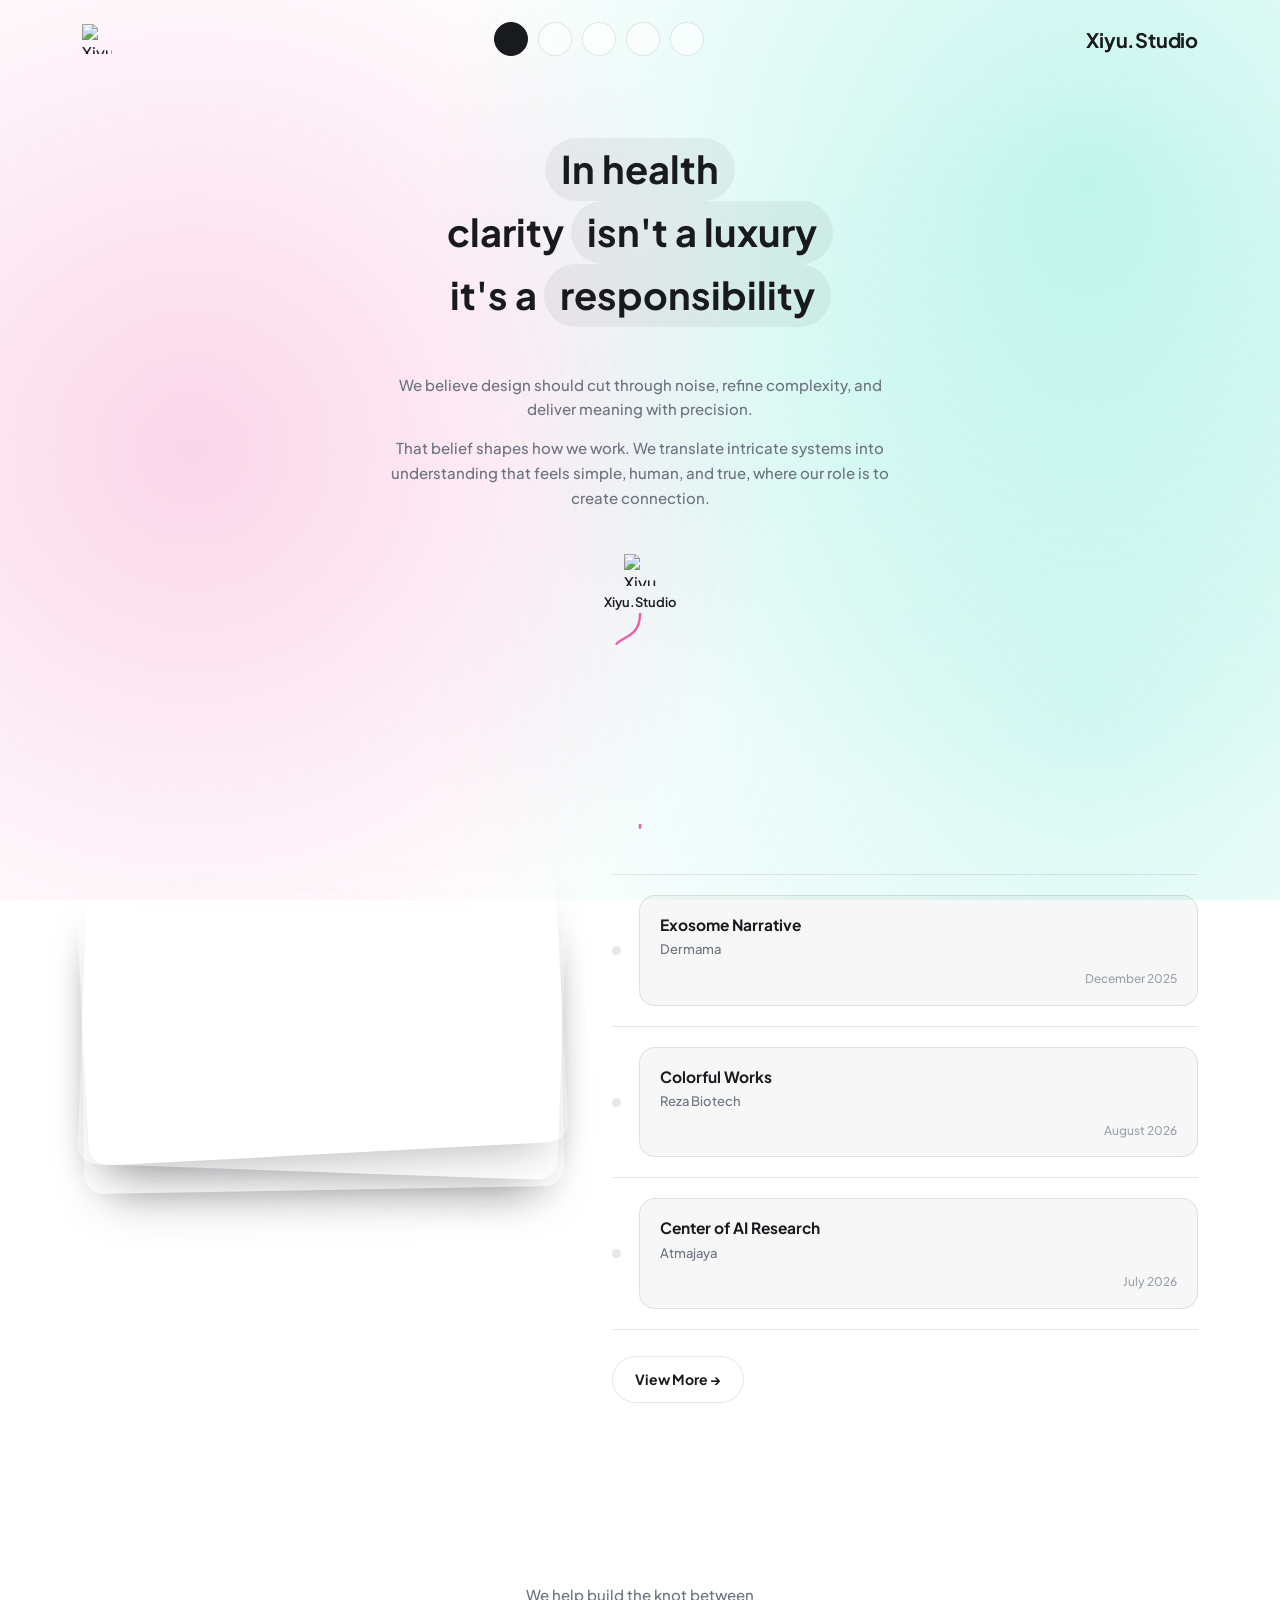
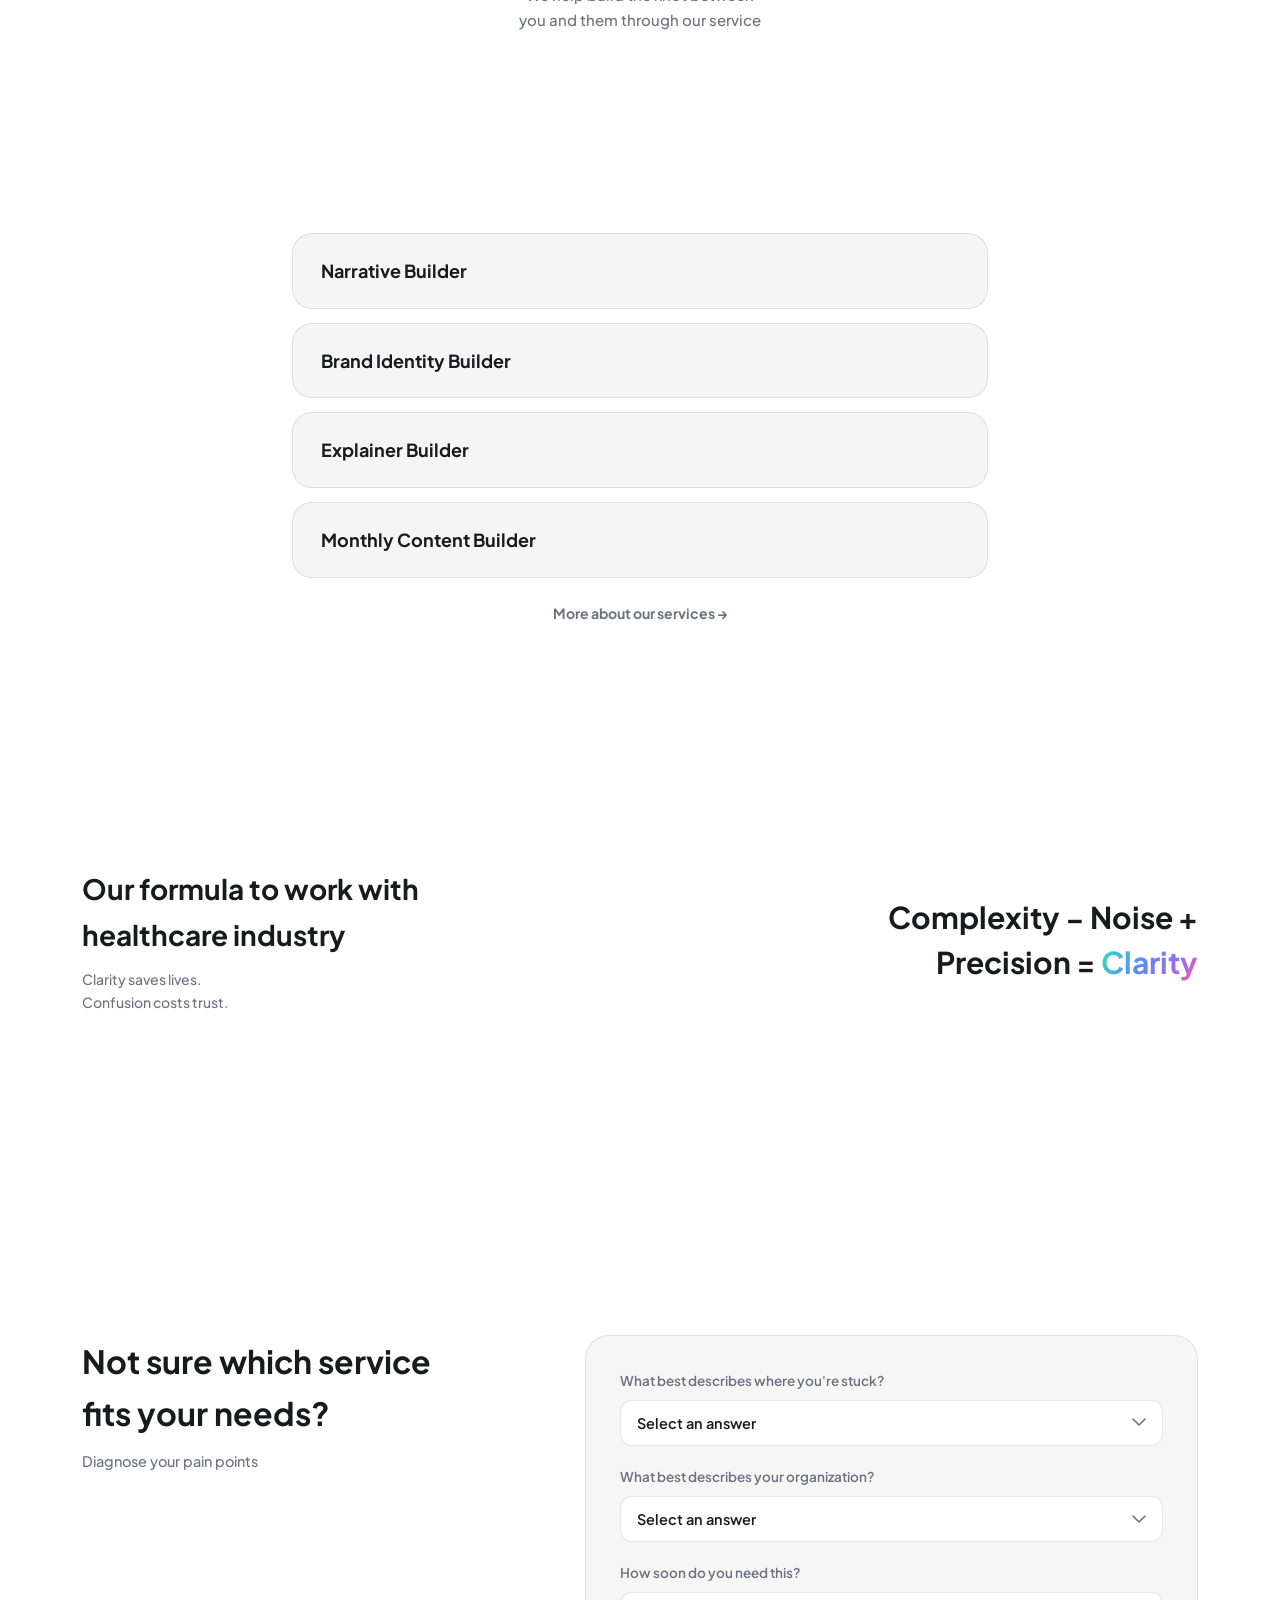
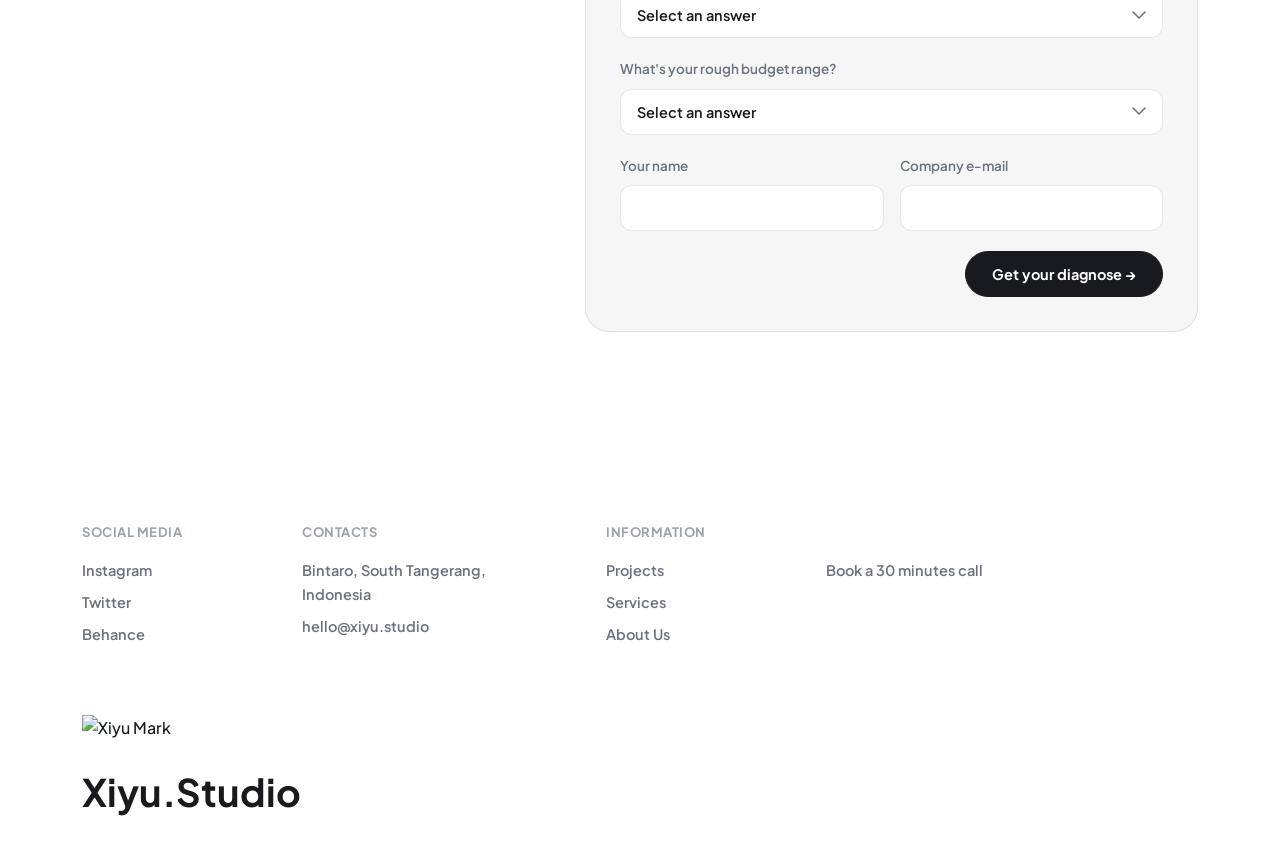
==== commit a118b8e9: "Add files via upload" ====
--- a/index.html
+++ b/index.html
@@ -11,12 +11,8 @@
 </head>
 <body>
 
-<!-- background gradient SVG -->
-<div style="position: absolute; top: 0; left: 0; width: 100%; height: 120vh; z-index: -1; opacity: 0.4; pointer-events: none;">
-  <svg width="100%" height="100%" viewBox="0 0 1080 1080" preserveAspectRatio="xMidYMid slice" xmlns="http://www.w3.org/2000/svg" xmlns:xlink="http://www.w3.org/1999/xlink">
-    <image href="bg-gradient.svg" width="1080" height="1080" preserveAspectRatio="none"/>
-  </svg>
-</div>
+<!-- background gradient mesh (CSS) -->
+<div style="position: fixed; top: 0; left: 0; width: 100%; height: 100%; z-index: -1; pointer-events: none; background: radial-gradient(circle at 15% 50%, rgba(239,93,168,0.25) 0%, transparent 50%), radial-gradient(circle at 85% 20%, rgba(63,224,197,0.3) 0%, transparent 50%), radial-gradient(circle at 85% 80%, rgba(63,224,197,0.2) 0%, transparent 50%);"></div>
 
 <header>
   <div class="nav">
